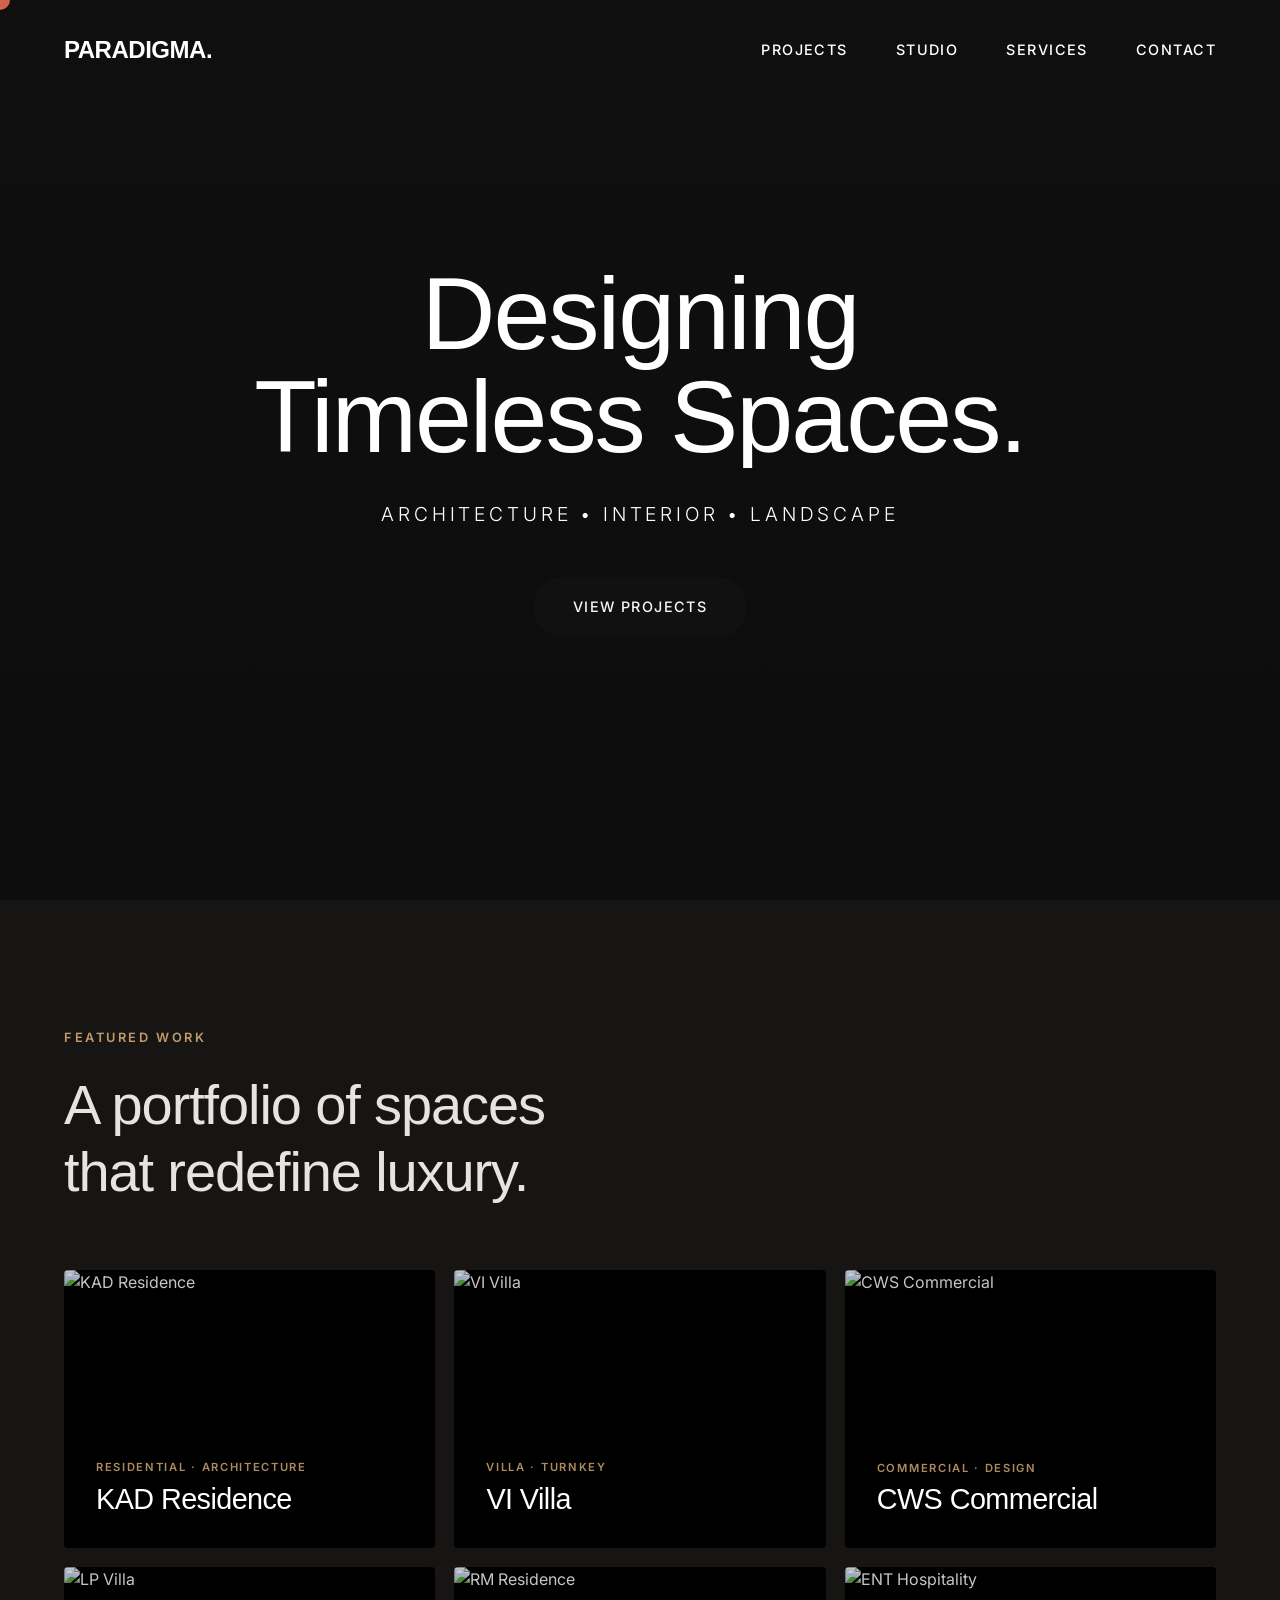
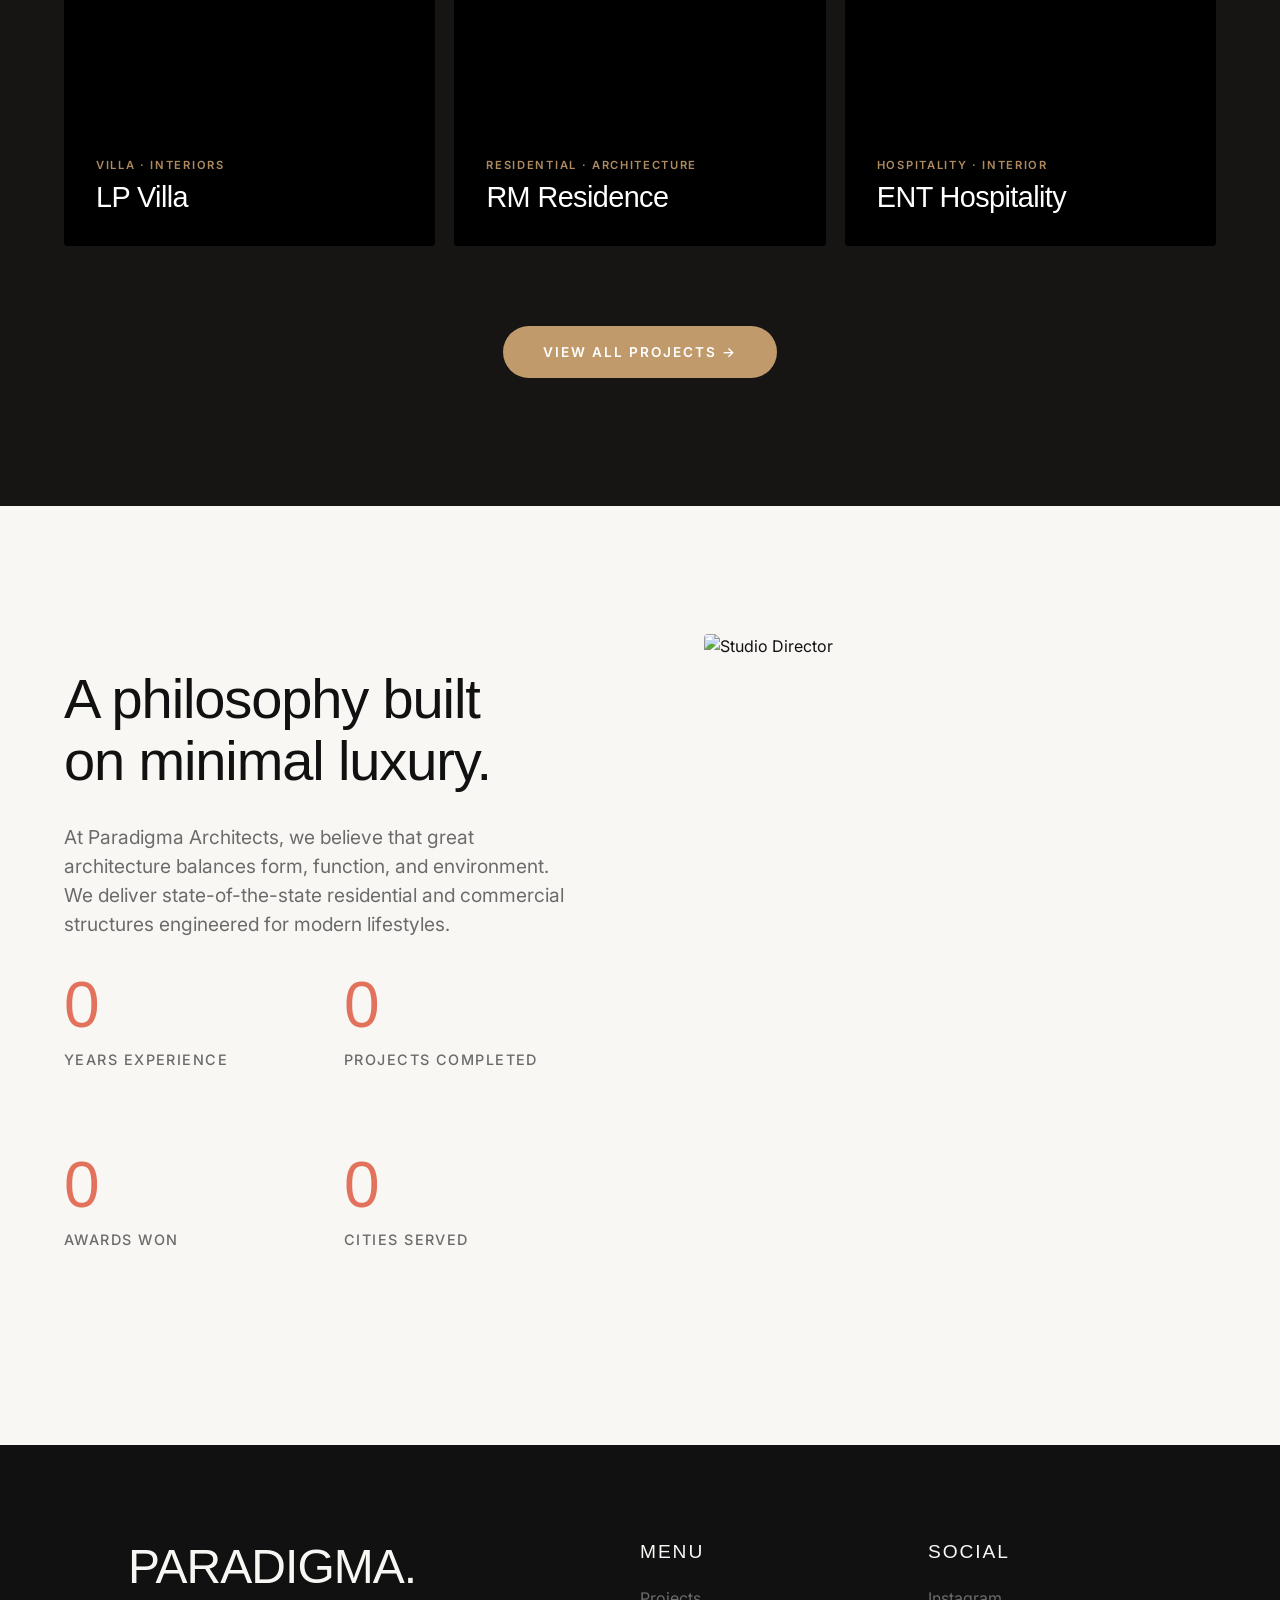
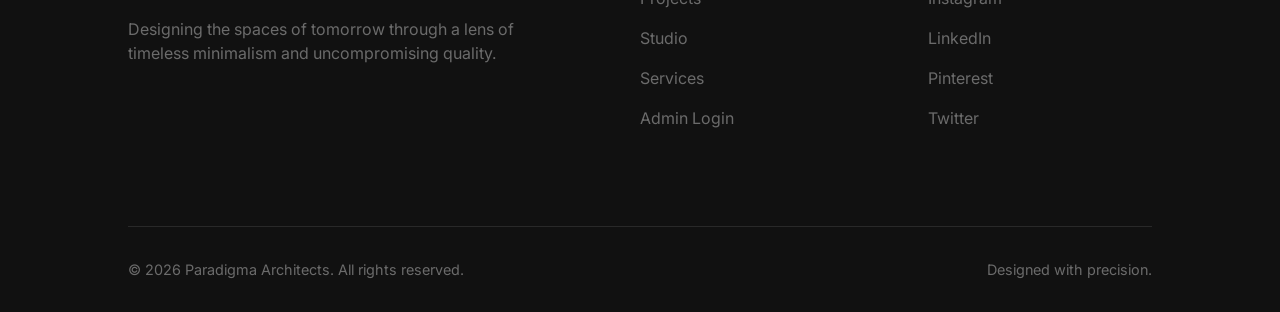
==== index.html @ d7bb558d "Redesign navbar with premium luxury architecture styling" ====
<!DOCTYPE html>
<html lang="en">

<head>
    <meta charset="UTF-8">
    <meta name="viewport" content="width=device-width, initial-scale=1.0">
    <title>Paradigma Architects | Designing Timeless Spaces</title>

    <style>
        /* --- FONTS --- */
        @import url('https://fonts.googleapis.com/css2?family=Inter:wght@300;400;500;600&display=swap');

        /* --- CSS VARIABLES --- */
        :root {
            /* Colors */
            --color-primary: #111111;
            --color-secondary: #6B6B6B;
            --color-light: #F8F7F4;
            --color-white: #FFFFFF;

            /* Accents */
            --color-terracotta: #E2725B;
            --color-warm-stone: #A99E94;
            --color-wood: #C19A6B;

            /* Typography */
            --font-heading: 'Neue Haas Grotesk', 'Helvetica Neue', Helvetica, Arial, sans-serif;
            --font-body: 'Inter', sans-serif;

            /* Transitions */
            --transition-smooth: cubic-bezier(0.76, 0, 0.24, 1);

            /* Layout */
            --container-width: 1400px;
            --padding-x: 5vw;
        }

        /* --- RESET & BASE --- */
        * {
            margin: 0;
            padding: 0;
            box-sizing: border-box;
        }

        html,
        body {
            margin: 0;
            padding: 0;
        }

        body {
            font-family: var(--font-body);
            background-color: var(--color-light);
            color: var(--color-primary);
            line-height: 1.5;
            -webkit-font-smoothing: antialiased;
            -moz-osx-font-smoothing: grayscale;
            /* Hide default cursor for custom cursor */
            cursor: none;
            overflow-x: hidden;
        }

        a,
        button {
            cursor: none;
        }

        h1,
        h2,
        h3,
        h4,
        h5,
        h6 {
            font-family: var(--font-heading);
            font-weight: 500;
            line-height: 1.1;
            letter-spacing: -0.02em;
        }

        img {
            max-width: 100%;
            height: auto;
            display: block;
            /* removes inline-image whitespace gap */
        }

        ul {
            list-style: none;
        }

        a {
            text-decoration: none;
            color: inherit;
        }

        /* --- CUSTOM CURSOR --- */
        .custom-cursor {
            position: fixed;
            top: 0;
            left: 0;
            width: 20px;
            height: 20px;
            border-radius: 50%;
            background-color: var(--color-terracotta);
            pointer-events: none;
            z-index: 9999;
            mix-blend-mode: difference;
            transform: translate(-50%, -50%);
            transition: width 0.3s var(--transition-smooth), height 0.3s var(--transition-smooth), background-color 0.3s ease;
        }

        .custom-cursor.hovered {
            width: 60px;
            height: 60px;
            background-color: rgba(255, 255, 255, 0.8);
            mix-blend-mode: difference;
        }

        /* --- UTILITIES --- */
        .container {
            max-width: var(--container-width);
            margin: 0 auto;
            padding: 0 var(--padding-x);
        }

        .section {
            padding: 10vw 0;
        }

        /* Glass Navigation */
        .navbar {
            position: fixed;
            top: 0;
            left: 0;
            width: 100%;
            padding: 2rem var(--padding-x);
            display: flex;
            justify-content: space-between;
            align-items: center;
            z-index: 9998;
            /* Fully transparent over the hero */
            background: transparent;
            backdrop-filter: none;
            -webkit-backdrop-filter: none;
            border-bottom: 1px solid transparent;
            transition:
                padding 0.5s var(--transition-smooth),
                background 0.6s ease,
                backdrop-filter 0.6s ease,
                border-color 0.6s ease,
                transform 0.4s var(--transition-smooth);
            color: #fff;
        }

        /* Translucent dark glass when scrolled past hero */
        .navbar.scrolled {
            padding: 1.2rem var(--padding-x);
            background: rgba(12, 12, 12, 0.60);
            backdrop-filter: blur(20px);
            -webkit-backdrop-filter: blur(20px);
            border-bottom-color: rgba(255, 255, 255, 0.10);
        }

        /* Hide navbar when scrolling down, reveal when scrolling up.
           Disabled while the mobile menu is open (see .navbar--menu-open). */
        .navbar--hidden {
            transform: translateY(-100%);
        }

        .nav-logo {
            font-family: var(--font-heading);
            font-size: 1.5rem;
            font-weight: 600;
            letter-spacing: -0.02em;
            position: relative;
            z-index: 2;
        }

        .nav-links {
            display: flex;
            gap: 3rem;
        }

        .nav-links a {
            font-size: 0.9rem;
            font-weight: 500;
            text-transform: uppercase;
            letter-spacing: 0.1em;
            position: relative;
            overflow: hidden;
        }

        .nav-links a::after {
            content: '';
            position: absolute;
            bottom: -2px;
            left: 0;
            width: 100%;
            height: 1px;
            background-color: currentColor;
            transform: scaleX(0);
            transform-origin: right;
            transition: transform 0.4s var(--transition-smooth);
        }

        .nav-links a:hover::after {
            transform: scaleX(1);
            transform-origin: left;
        }

        /* Button */
        .btn {
            display: inline-flex;
            align-items: center;
            justify-content: center;
            padding: 1.2rem 2.5rem;
            background-color: var(--color-primary);
            color: var(--color-light);
            font-family: var(--font-body);
            font-size: 0.9rem;
            font-weight: 500;
            text-transform: uppercase;
            letter-spacing: 0.1em;
            border: none;
            border-radius: 50px;
            overflow: hidden;
            position: relative;
            transition: color 0.4s ease;
        }

        .btn::before {
            content: '';
            position: absolute;
            top: 100%;
            left: 0;
            width: 100%;
            height: 100%;
            background-color: var(--color-terracotta);
            border-radius: 50%;
            transition: transform 0.5s var(--transition-smooth);
        }

        .btn:hover::before {
            transform: translateY(-100%) scale(1.5);
            border-radius: 0;
        }

        .btn span {
            position: relative;
            z-index: 1;
        }

        /* --- MOBILE NAV TOGGLE (hamburger) --- */
        .nav-toggle {
            display: none;
            position: relative;
            z-index: 2;
            flex-shrink: 0;
            width: 28px;
            height: 28px;
            margin: 0;
            background: none;
            border: none;
            padding: 0;
            align-self: center;
            flex-direction: column;
            justify-content: center;
            align-items: center;
            gap: 6px;
        }

        .nav-toggle span {
            display: block;
            height: 2px;
            width: 26px;
            background-color: currentColor;
            border-radius: 2px;
            transition: transform 0.4s var(--transition-smooth), opacity 0.3s ease, width 0.3s ease;
        }

        .nav-toggle span:nth-child(2) {
            width: 18px;
            align-self: flex-end;
        }

        /* Hamburger -> X animation when menu is open */
        .navbar--menu-open .nav-toggle span:nth-child(1) {
            transform: translateY(8px) rotate(45deg);
        }

        .navbar--menu-open .nav-toggle span:nth-child(2) {
            opacity: 0;
        }

        .navbar--menu-open .nav-toggle span:nth-child(3) {
            transform: translateY(-8px) rotate(-45deg);
            width: 26px;
        }

        /* Keep navbar visible (not hidden/translated) while menu is open */
        .navbar--menu-open {
            transform: translateY(0) !important;
            background: rgba(12, 12, 12, 0.60);
            backdrop-filter: blur(20px);
            -webkit-backdrop-filter: blur(20px);
        }

        /* --- MOBILE MENU OVERLAY --- */
        .mobile-menu {
            position: fixed;
            inset: 0;
            z-index: 9997;
            background-color: #111111;
            display: flex;
            flex-direction: column;
            justify-content: center;
            padding: 0 8vw;
            visibility: hidden;
            opacity: 0;
            transition: opacity 0.5s ease, visibility 0.5s;
        }

        .mobile-menu.is-open {
            visibility: visible;
            opacity: 1;
        }

        .mobile-menu-links {
            display: flex;
            flex-direction: column;
            gap: 1.5rem;
        }

        .mobile-menu-links a {
            font-family: var(--font-heading);
            font-size: 12vw;
            font-weight: 500;
            color: var(--color-light);
            display: inline-block;
            transform: translateY(30px);
            opacity: 0;
            transition: transform 0.6s var(--transition-smooth), opacity 0.6s ease;
        }

        .mobile-menu.is-open .mobile-menu-links a {
            transform: translateY(0);
            opacity: 1;
        }

        .mobile-menu.is-open .mobile-menu-links a:nth-child(1) { transition-delay: 0.05s; }
        .mobile-menu.is-open .mobile-menu-links a:nth-child(2) { transition-delay: 0.12s; }
        .mobile-menu.is-open .mobile-menu-links a:nth-child(3) { transition-delay: 0.19s; }
        .mobile-menu.is-open .mobile-menu-links a:nth-child(4) { transition-delay: 0.26s; }

        .mobile-menu-footer {
            position: absolute;
            bottom: 3rem;
            left: 8vw;
            right: 8vw;
            display: flex;
            justify-content: space-between;
            color: var(--color-secondary);
            font-size: 0.75rem;
            text-transform: uppercase;
            letter-spacing: 0.1em;
        }

        /* Smooth Scroll (Lenis fixes) */
        html.lenis {
            height: auto;
        }

        .lenis.lenis-smooth {
            scroll-behavior: auto !important;
        }

        .lenis.lenis-smooth [data-lenis-prevent] {
            overscroll-behavior: contain;
        }

        .lenis.lenis-stopped {
            overflow: hidden;
        }

        .lenis.lenis-scrolling iframe {
            pointer-events: none;
        }

        /* --- HERO SECTION --- */
        .hero {
            position: relative;
            min-height: 100vh;
            width: 100%;
            display: flex;
            align-items: center;
            justify-content: center;
            margin: 0;
            padding: 0;
            background-color: #111111;
            background-image:
                linear-gradient(to bottom, rgba(10, 10, 10, 0.25) 0%, rgba(10, 10, 10, 0.65) 100%),
                url('https://images.unsplash.com/photo-1600585154340-be6161a56a0c?auto=format&fit=crop&w=1920&q=80');
            background-size: cover;
            background-position: center center;
            background-repeat: no-repeat;
            background-attachment: fixed;
        }

        .hero-content {
            text-align: center;
            color: var(--color-white);
            z-index: 10;
            padding: 0 var(--padding-x);
        }

        .hero-title {
            font-size: 8vw;
            line-height: 1;
            overflow: hidden;
            margin-bottom: 2rem;
        }

        .hero-title span {
            display: inline-block;
        }

        .hero-sub {
            font-size: 1.2rem;
            font-weight: 300;
            letter-spacing: 0.2em;
            text-transform: uppercase;
            margin-bottom: 3rem;
        }

        /* --- PROJECTS SECTION --- */
        .projects-section {
            background-color: #171513;
            /* Very dark warm gray to match screenshot */
            color: var(--color-light);
        }

        .projects-header {
            margin-bottom: 4rem;
        }

        .section-subtitle {
            font-size: 0.8rem;
            color: var(--color-wood);
            /* Gold/Mustard color from screenshot */
            text-transform: uppercase;
            letter-spacing: 0.2em;
            font-weight: 600;
            margin-bottom: 1.5rem;
        }

        .section-title {
            font-size: 3.5rem;
            line-height: 1.2;
            font-family: var(--font-heading);
            font-weight: 400;
            color: #e6e4df;
            /* Off white cream */
        }

        .projects-grid {
            display: grid;
            grid-template-columns: repeat(3, 1fr);
            gap: 1.5vw;
            margin-bottom: 5rem;
        }

        .project-card {
            position: relative;
            overflow: hidden;
            border-radius: 4px;
            aspect-ratio: 4/3;
            background: #000;
        }

        .project-card img {
            width: 100%;
            height: 100%;
            object-fit: cover;
            transition: transform 1.2s var(--transition-smooth);
            opacity: 0.8;
        }

        .project-overlay {
            position: absolute;
            top: 0;
            left: 0;
            width: 100%;
            height: 100%;
            background: linear-gradient(to top, rgba(0, 0, 0, 0.8) 0%, rgba(0, 0, 0, 0) 50%);
            display: flex;
            flex-direction: column;
            justify-content: flex-end;
            padding: 2rem;
        }

        .project-card:hover img {
            transform: scale(1.05);
            opacity: 1;
        }

        .project-category {
            font-size: 0.7rem;
            color: var(--color-wood);
            text-transform: uppercase;
            letter-spacing: 0.15em;
            font-weight: 600;
            margin-bottom: 0.5rem;
            opacity: 0.9;
        }

        .project-title {
            font-size: 1.8rem;
            font-weight: 400;
            color: #fff;
            font-family: var(--font-heading);
        }

        .projects-action {
            display: flex;
            justify-content: center;
        }

        .btn-primary {
            display: inline-block;
            background-color: var(--color-wood);
            color: #fff;
            padding: 1rem 2.5rem;
            border-radius: 50px;
            font-size: 0.85rem;
            text-transform: uppercase;
            letter-spacing: 0.15em;
            font-weight: 600;
            transition: background-color 0.3s ease;
        }

        .btn-primary:hover {
            background-color: #b0895c;
        }

        /* --- ABOUT / STATS --- */
        .about-section {
            background-color: var(--color-light);
            color: var(--color-primary);
        }

        .about-grid {
            display: grid;
            grid-template-columns: 1fr 1fr;
            gap: 10vw;
            align-items: center;
        }

        .about-text h2 {
            font-size: 3.5rem;
            margin-bottom: 2rem;
        }

        .about-text p {
            font-size: 1.2rem;
            color: var(--color-secondary);
            margin-bottom: 2rem;
        }

        .stats-grid {
            display: grid;
            grid-template-columns: 1fr 1fr;
            gap: 3rem;
        }

        .stat-item h4 {
            font-size: 4rem;
            color: var(--color-terracotta);
            margin-bottom: 0.5rem;
        }

        .stat-item p {
            text-transform: uppercase;
            letter-spacing: 0.1em;
            font-size: 0.9rem;
            font-weight: 500;
        }

        .about-image {
            position: relative;
            border-radius: 4px;
            overflow: hidden;
            aspect-ratio: 3/4;
        }

        /* --- FOOTER --- */
        footer {
            background-color: var(--color-primary);
            color: var(--color-light);
            padding: 6rem var(--padding-x) 2rem;
        }

        .footer-top {
            display: grid;
            grid-template-columns: 2fr 1fr 1fr;
            gap: 4rem;
            margin-bottom: 6rem;
        }

        .footer-brand h2 {
            font-size: 3rem;
            margin-bottom: 1.5rem;
        }

        .footer-brand p {
            color: var(--color-secondary);
            max-width: 400px;
        }

        .footer-links h4 {
            font-size: 1.2rem;
            margin-bottom: 1.5rem;
            text-transform: uppercase;
            letter-spacing: 0.1em;
        }

        .footer-links ul {
            display: flex;
            flex-direction: column;
            gap: 1rem;
        }

        .footer-links a {
            color: var(--color-secondary);
            transition: color 0.3s ease;
        }

        .footer-links a:hover {
            color: var(--color-terracotta);
        }

        .footer-bottom {
            display: flex;
            justify-content: space-between;
            align-items: center;
            padding-top: 2rem;
            border-top: 1px solid rgba(255, 255, 255, 0.1);
            color: var(--color-secondary);
            font-size: 0.9rem;
        }

        /* --- MEDIA QUERIES --- */
        @media (max-width: 1024px) {
            :root {
                --padding-x: 6vw;
            }

            .projects-grid {
                grid-template-columns: repeat(2, 1fr);
                gap: 3vw;
            }

            .about-grid {
                grid-template-columns: 1fr;
                gap: 5rem;
            }

            .footer-top {
                grid-template-columns: 1fr 1fr;
            }

            .section-title {
                font-size: 3rem;
            }
        }

        @media (max-width: 768px) {

            /* Hide custom cursor on mobile to fallback to default touch */
            .custom-cursor {
                display: none !important;
            }

            body {
                cursor: auto;
            }

            a,
            button {
                cursor: pointer;
            }

            .navbar {
                padding: 1.1rem 6vw;
                align-items: center;
            }

            /* Swap the inline desktop links for the hamburger trigger */
            .nav-links {
                display: none;
            }

            .nav-toggle {
                display: flex;
            }

            .nav-logo {
                font-size: 1.2rem;
            }

            .section {
                padding: 20vw 0;
            }

            .hero-title {
                font-size: 15vw;
            }

            .hero-sub {
                font-size: 0.9rem;
                letter-spacing: 0.1em;
            }

            .projects-grid {
                grid-template-columns: 1fr;
                gap: 2rem;
            }

            .project-card {
                aspect-ratio: auto;
                min-height: 400px;
            }

            .stats-grid {
                grid-template-columns: 1fr;
                gap: 2rem;
                text-align: center;
            }

            .footer-top {
                grid-template-columns: 1fr;
                gap: 3rem;
                text-align: center;
            }

            .footer-bottom {
                flex-direction: column;
                gap: 1rem;
                text-align: center;
            }

            .section-title {
                font-size: 2.5rem;
            }

            .btn-primary {
                width: 100%;
                text-align: center;
            }

            .project-overlay {
                padding: 1.5rem;
            }

            .project-title {
                font-size: 1.5rem;
            }

            .mobile-menu-links a {
                font-size: 13vw;
            }
        }

        @media (max-width: 420px) {
            .mobile-menu-links a {
                font-size: 11vw;
            }

            .mobile-menu-footer {
                flex-direction: column;
                gap: 0.5rem;
                bottom: 2rem;
            }
        }
    </style>
</head>

<body>

    <!-- Custom Cursor -->
    <div class="custom-cursor"></div>


    <!-- Navigation -->
    <nav class="navbar">
        <a href="#" class="nav-logo">PARADIGMA.</a>
        <div class="nav-links">
            <a href="#projects">Projects</a>
            <a href="#about">Studio</a>
            <a href="#services">Services</a>
            <a href="#contact">Contact</a>
        </div>
        <button class="nav-toggle" aria-label="Toggle menu" aria-expanded="false" aria-controls="mobile-menu">
            <span></span>
            <span></span>
            <span></span>
        </button>
    </nav>

    <!-- Mobile Menu Overlay -->
    <div class="mobile-menu" id="mobile-menu">
        <nav class="mobile-menu-links">
            <a href="#projects">Projects</a>
            <a href="#about">Studio</a>
            <a href="#services">Services</a>
            <a href="#contact">Contact</a>
        </nav>
        <div class="mobile-menu-footer">
            <span>&copy; 2026 Paradigma</span>
            <span>Chennai, India</span>
        </div>
    </div>

    <!-- Hero Section -->
    <header class="hero">
        <div class="hero-content">
            <h1 class="hero-title">
                <span>Designing</span><br>
                <span>Timeless Spaces.</span>
            </h1>
            <p class="hero-sub">Architecture • Interior • Landscape</p>
            <a href="#projects" class="btn"><span>View Projects</span></a>
        </div>
    </header>

    <!-- Projects Section -->
    <section id="projects" class="section projects-section">
        <div class="container">
            <div class="projects-header">
                <p class="section-subtitle">FEATURED WORK</p>
                <h2 class="section-title">A portfolio of spaces<br>that redefine luxury.</h2>
            </div>

            <div class="projects-grid">
                <div class="project-card">
                    <img src="https://images.unsplash.com/photo-1600596542815-ffad4c1539a9?auto=format&fit=crop&w=800&q=80"
                        alt="KAD Residence">
                    <div class="project-overlay">
                        <p class="project-category">RESIDENTIAL · ARCHITECTURE</p>
                        <h3 class="project-title">KAD Residence</h3>
                    </div>
                </div>
                <div class="project-card">
                    <img src="https://images.unsplash.com/photo-1600607687939-ce8a6c25118c?auto=format&fit=crop&w=800&q=80"
                        alt="VI Villa">
                    <div class="project-overlay">
                        <p class="project-category">VILLA · TURNKEY</p>
                        <h3 class="project-title">VI Villa</h3>
                    </div>
                </div>
                <div class="project-card">
                    <img src="https://images.unsplash.com/photo-1486406146926-c627a92ad1ab?auto=format&fit=crop&w=800&q=80"
                        alt="CWS Commercial">
                    <div class="project-overlay">
                        <p class="project-category">COMMERCIAL · DESIGN</p>
                        <h3 class="project-title">CWS Commercial</h3>
                    </div>
                </div>
                <div class="project-card">
                    <img src="https://images.unsplash.com/photo-1512917774080-9991f1c4c750?auto=format&fit=crop&w=800&q=80"
                        alt="LP Villa">
                    <div class="project-overlay">
                        <p class="project-category">VILLA · INTERIORS</p>
                        <h3 class="project-title">LP Villa</h3>
                    </div>
                </div>
                <div class="project-card">
                    <img src="https://images.unsplash.com/photo-1545324418-cc1a3fa10c00?auto=format&fit=crop&w=800&q=80"
                        alt="RM Residence">
                    <div class="project-overlay">
                        <p class="project-category">RESIDENTIAL · ARCHITECTURE</p>
                        <h3 class="project-title">RM Residence</h3>
                    </div>
                </div>
                <div class="project-card">
                    <img src="https://images.unsplash.com/photo-1523217582562-09d0def993a6?auto=format&fit=crop&w=800&q=80"
                        alt="ENT Hospitality">
                    <div class="project-overlay">
                        <p class="project-category">HOSPITALITY · INTERIOR</p>
                        <h3 class="project-title">ENT Hospitality</h3>
                    </div>
                </div>
            </div>

            <div class="projects-action">
                <a href="#" class="btn-primary">VIEW ALL PROJECTS &rarr;</a>
            </div>
        </div>
    </section>

    <!-- About Section -->
    <section id="about" class="section about-section">
        <div class="container about-grid">
            <div class="about-text">
                <h2>A philosophy built<br>on minimal luxury.</h2>
                <p>At Paradigma Architects, we believe that great architecture balances form, function, and environment.
                    We deliver state-of-the-state residential and commercial structures engineered for modern
                    lifestyles.</p>
                <div class="stats-grid">
                    <div class="stat-item">
                        <h4 class="counter" data-target="15">0</h4>
                        <p>Years Experience</p>
                    </div>
                    <div class="stat-item">
                        <h4 class="counter" data-target="120">0</h4>
                        <p>Projects Completed</p>
                    </div>
                    <div class="stat-item">
                        <h4 class="counter" data-target="25">0</h4>
                        <p>Awards Won</p>
                    </div>
                    <div class="stat-item">
                        <h4 class="counter" data-target="8">0</h4>
                        <p>Cities Served</p>
                    </div>
                </div>
            </div>
            <div class="about-image">
                <img src="https://images.unsplash.com/photo-1600607686527-6fb886090705?auto=format&fit=crop&w=800&q=80"
                    alt="Studio Director">
            </div>
        </div>
    </section>

    <!-- Footer -->
    <footer>
        <div class="container">
            <div class="footer-top">
                <div class="footer-brand">
                    <h2>PARADIGMA.</h2>
                    <p>Designing the spaces of tomorrow through a lens of timeless minimalism and uncompromising
                        quality.</p>
                </div>
                <div class="footer-links">
                    <h4>Menu</h4>
                    <ul>
                        <li><a href="#projects">Projects</a></li>
                        <li><a href="#about">Studio</a></li>
                        <li><a href="#services">Services</a></li>
                        <li><a href="pages/dashboard.html">Admin Login</a></li>
                    </ul>
                </div>
                <div class="footer-links">
                    <h4>Social</h4>
                    <ul>
                        <li><a href="#">Instagram</a></li>
                        <li><a href="#">LinkedIn</a></li>
                        <li><a href="#">Pinterest</a></li>
                        <li><a href="#">Twitter</a></li>
                    </ul>
                </div>
            </div>
            <div class="footer-bottom">
                <p>&copy; 2026 Paradigma Architects. All rights reserved.</p>
                <p>Designed with precision.</p>
            </div>
        </div>
    </footer>

    <!-- Scripts -->
    <script src="https://cdnjs.cloudflare.com/ajax/libs/gsap/3.12.2/gsap.min.js"></script>
    <script src="https://cdnjs.cloudflare.com/ajax/libs/gsap/3.12.2/ScrollTrigger.min.js"></script>
    <script src="https://cdn.jsdelivr.net/gh/studio-freight/lenis@1.0.29/bundled/lenis.min.js"></script>

    <script>
        // Register GSAP plugins
        gsap.registerPlugin(ScrollTrigger);

        // Initialize Lenis Smooth Scroll
        const lenis = new Lenis({
            duration: 1.2,
            easing: (t) => Math.min(1, 1.001 - Math.pow(2, -10 * t)),
            direction: 'vertical',
            gestureDirection: 'vertical',
            smooth: true,
            mouseMultiplier: 1,
            smoothTouch: false,
            touchMultiplier: 2,
            infinite: false,
        });

        function raf(time) {
            lenis.raf(time);
            requestAnimationFrame(raf);
        }
        requestAnimationFrame(raf);

        // Custom Cursor
        const cursor = document.querySelector('.custom-cursor');
        const links = document.querySelectorAll('a, button');

        document.addEventListener('mousemove', (e) => {
            gsap.to(cursor, {
                x: e.clientX,
                y: e.clientY,
                duration: 0.1,
                ease: "power2.out"
            });
        });

        links.forEach(link => {
            link.addEventListener('mouseenter', () => {
                cursor.classList.add('hovered');
            });
            link.addEventListener('mouseleave', () => {
                cursor.classList.remove('hovered');
            });
        });

        // Entry Animation (Hero Section)
        window.addEventListener('load', () => {
            const tl = gsap.timeline();

            tl.from('.hero-title span', {
                y: '100%',
                duration: 1.5,
                ease: 'power4.out',
                stagger: 0.1,
                opacity: 0
            })
            .from('.hero-sub', {
                opacity: 0,
                y: 20,
                duration: 1
            }, "-=1")
            // Navbar stays visible and just slides down slightly, so
            // there's never a moment where it disappears entirely.
            .from('.navbar', {
                y: -20,
                duration: 0.8
            }, "-=1");
        });

        // Navbar Scroll Effect (background/blur toggle + hide-on-scroll-down)
        let lastScrollY = window.scrollY;
        const navbarEl = document.querySelector('.navbar');

        window.addEventListener('scroll', () => {
            const currentScrollY = window.scrollY;

            // Don't fight the mobile menu's own state while it's open
            if (navbarEl.classList.contains('navbar--menu-open')) return;

            if (currentScrollY > 50) {
                navbarEl.classList.add('scrolled');
            } else {
                navbarEl.classList.remove('scrolled');
            }

            if (currentScrollY > lastScrollY && currentScrollY > 200) {
                navbarEl.classList.add('navbar--hidden');
            } else {
                navbarEl.classList.remove('navbar--hidden');
            }

            lastScrollY = currentScrollY;
        });

        // Mobile Menu Toggle
        const navToggle = document.querySelector('.nav-toggle');
        const mobileMenu = document.getElementById('mobile-menu');
        const mobileMenuLinks = document.querySelectorAll('.mobile-menu-links a');

        function openMobileMenu() {
            mobileMenu.classList.add('is-open');
            navbarEl.classList.add('navbar--menu-open');
            navbarEl.classList.remove('navbar--hidden');
            navToggle.setAttribute('aria-expanded', 'true');
            lenis.stop();
            document.body.style.overflow = 'hidden';
        }

        function closeMobileMenu() {
            mobileMenu.classList.remove('is-open');
            navbarEl.classList.remove('navbar--menu-open');
            navToggle.setAttribute('aria-expanded', 'false');
            lenis.start();
            document.body.style.overflow = '';
        }

        navToggle.addEventListener('click', () => {
            const isOpen = mobileMenu.classList.contains('is-open');
            isOpen ? closeMobileMenu() : openMobileMenu();
        });

        mobileMenuLinks.forEach(link => {
            link.addEventListener('click', closeMobileMenu);
        });

        // Close mobile menu if resized back to desktop width
        window.addEventListener('resize', () => {
            if (window.innerWidth > 768 && mobileMenu.classList.contains('is-open')) {
                closeMobileMenu();
            }
        });

        // Number counter animation in About section
        gsap.utils.toArray('.stat-item').forEach(item => {
            let counter = item.querySelector('.counter');
            let target = parseInt(counter.getAttribute('data-target'));

            ScrollTrigger.create({
                trigger: item,
                start: "top 80%",
                onEnter: () => {
                    let obj = { val: 0 };
                    gsap.to(obj, {
                        val: target,
                        duration: 2,
                        ease: "power2.out",
                        onUpdate: () => {
                            counter.innerHTML = Math.floor(obj.val) + (target > 100 ? "+" : "");
                        }
                    });
                },
                once: true
            });
        });

        // Project filtering mock
        document.querySelectorAll('.filter-btn').forEach(btn => {
            btn.addEventListener('click', () => {
                document.querySelectorAll('.filter-btn').forEach(b => b.classList.remove('active'));
                btn.classList.add('active');

                let filter = btn.getAttribute('data-filter');
                let cards = document.querySelectorAll('.project-card');

                gsap.to(cards, {
                    opacity: 0,
                    scale: 0.9,
                    duration: 0.3,
                    stagger: 0.05,
                    onComplete: () => {
                        cards.forEach(card => {
                            if (filter === 'all' || card.classList.contains(filter)) {
                                card.style.display = 'block';
                            } else {
                                card.style.display = 'none';
                            }
                        });
                        gsap.to(cards, {
                            opacity: 1,
                            scale: 1,
                            duration: 0.3,
                            stagger: 0.05,
                            clearProps: "all"
                        });
                    }
                });
            });
        });
    </script>
</body>

</html>
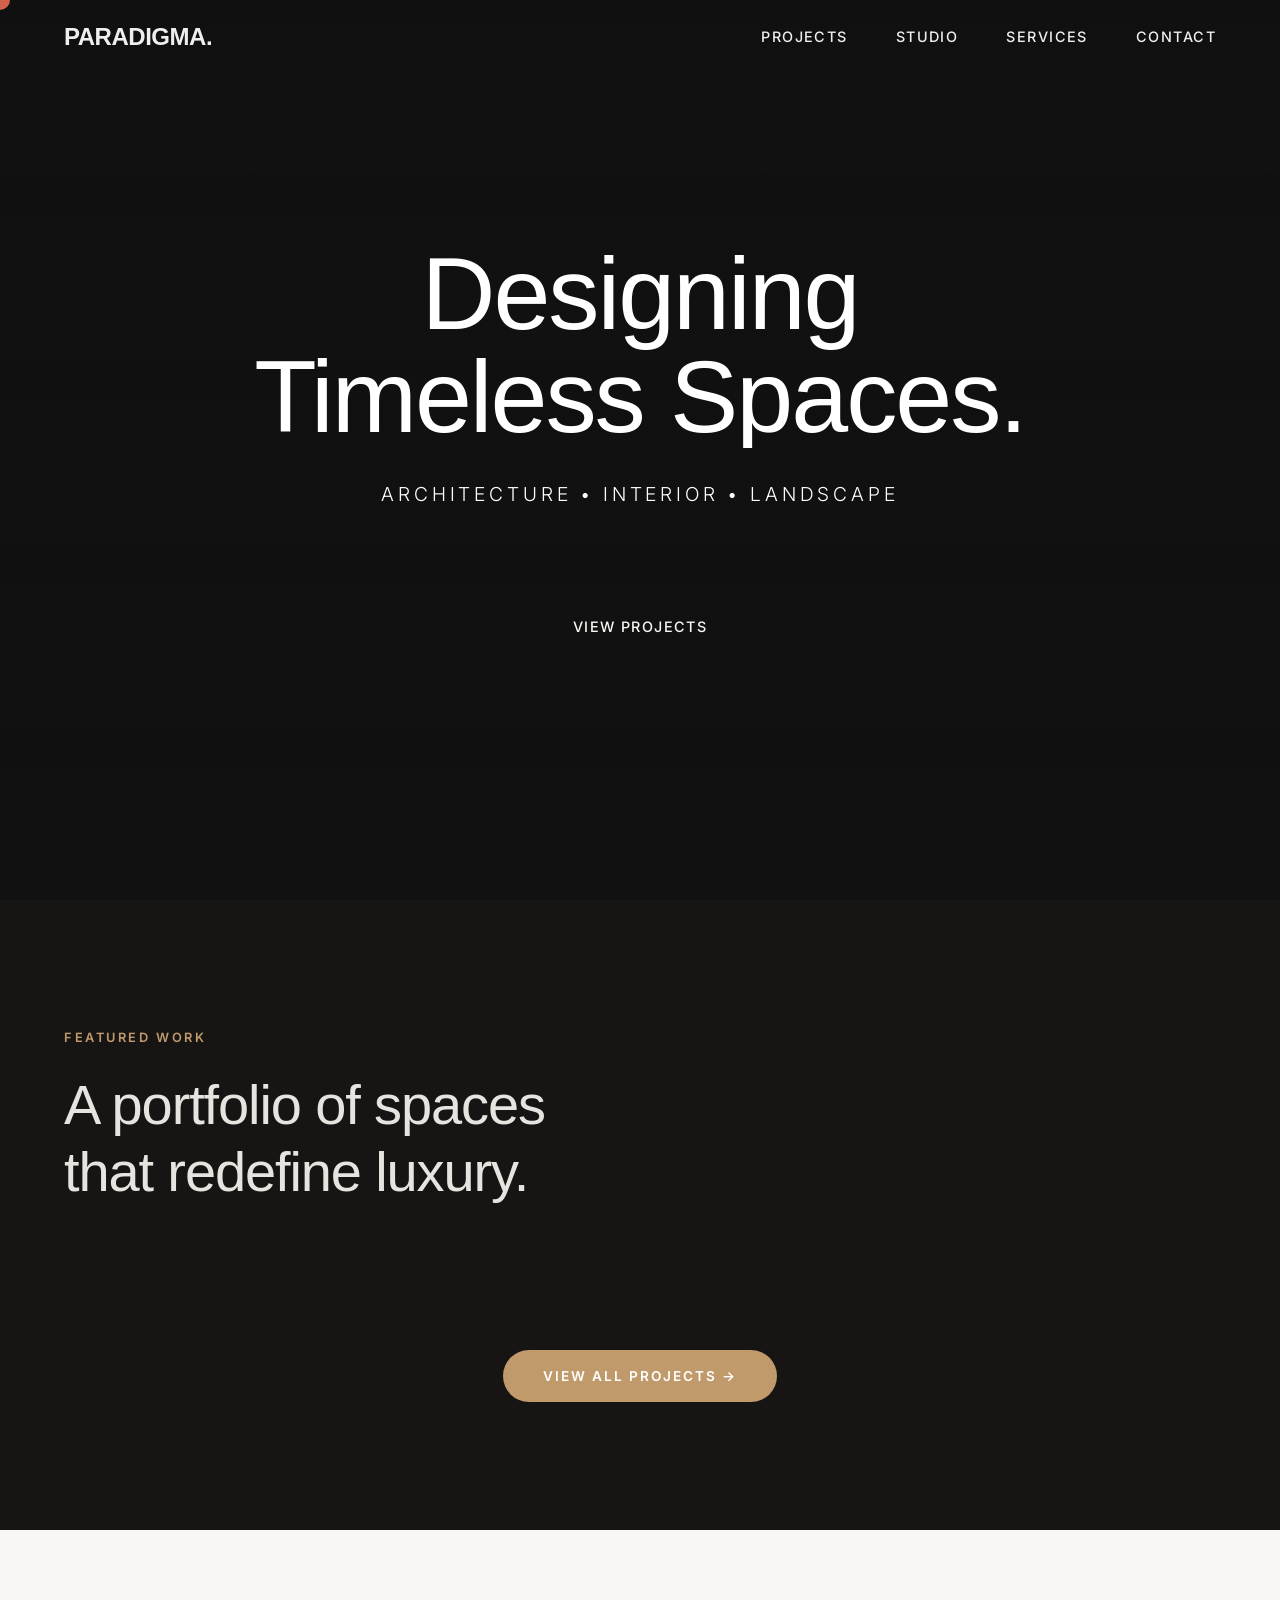
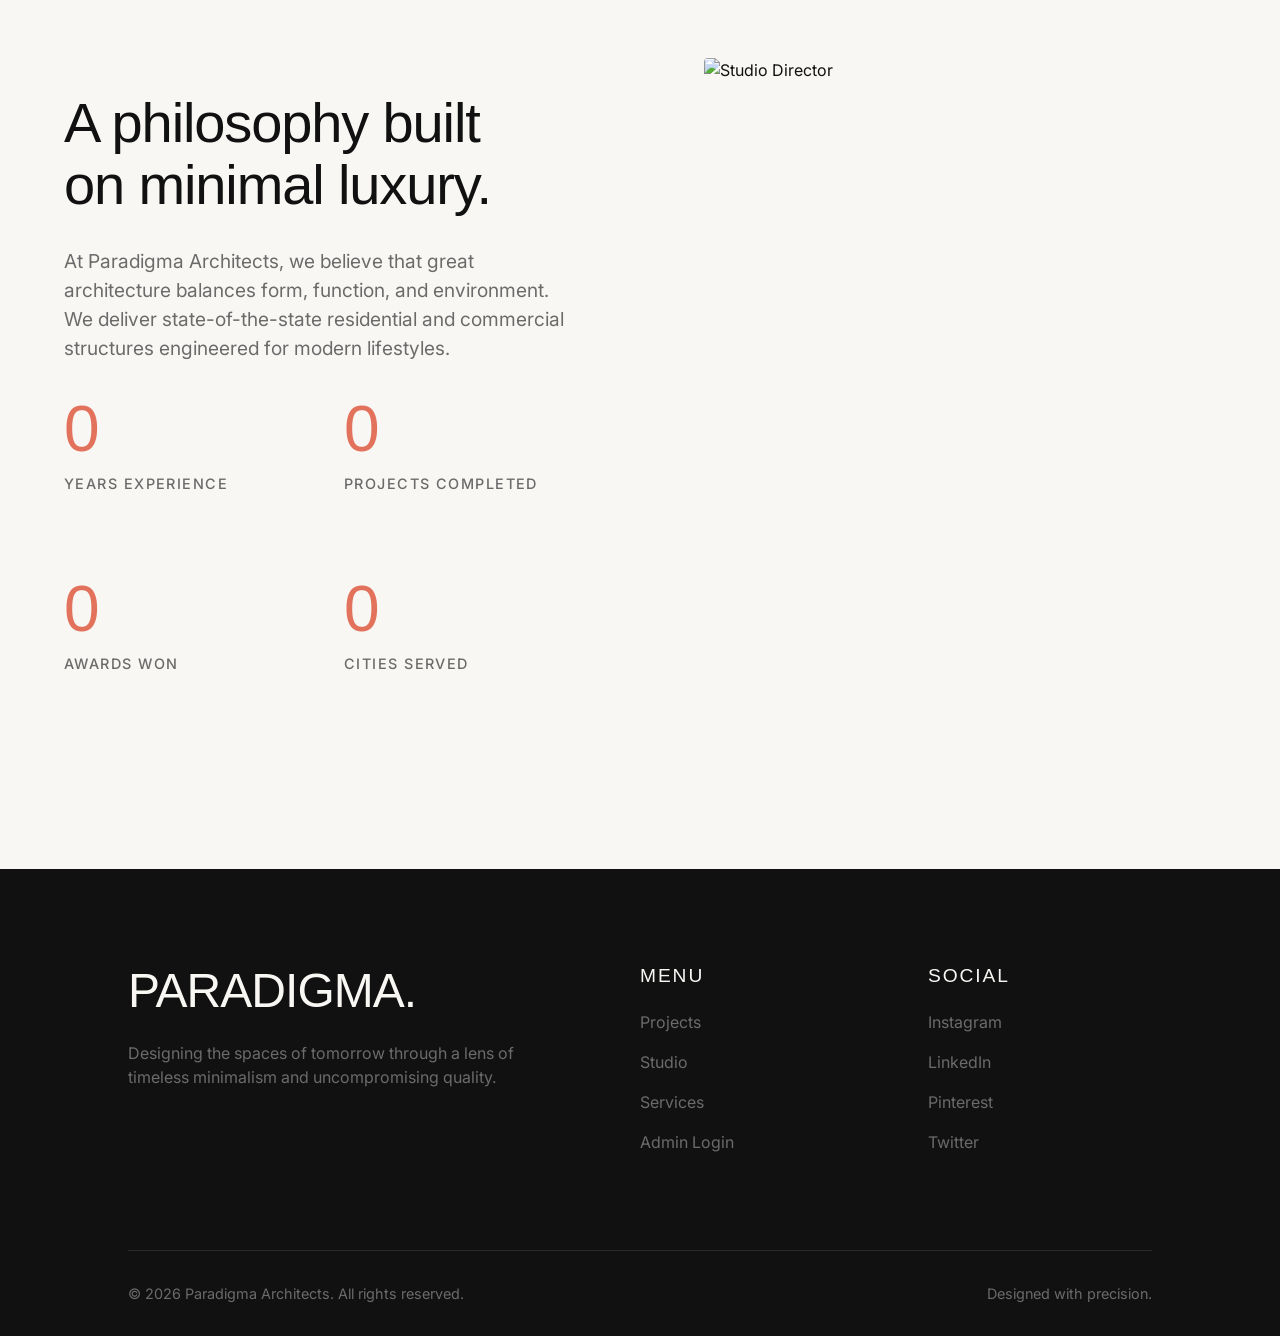
==== commit 2c231d8d: "Integrated Supabase for dynamic projects and settings" ====
--- a/index.html
+++ b/index.html
@@ -5,786 +5,17 @@
     <meta charset="UTF-8">
     <meta name="viewport" content="width=device-width, initial-scale=1.0">
     <title>Paradigma Architects | Designing Timeless Spaces</title>
-
-    <style>
-        /* --- FONTS --- */
-        @import url('https://fonts.googleapis.com/css2?family=Inter:wght@300;400;500;600&display=swap');
-
-        /* --- CSS VARIABLES --- */
-        :root {
-            /* Colors */
-            --color-primary: #111111;
-            --color-secondary: #6B6B6B;
-            --color-light: #F8F7F4;
-            --color-white: #FFFFFF;
-
-            /* Accents */
-            --color-terracotta: #E2725B;
-            --color-warm-stone: #A99E94;
-            --color-wood: #C19A6B;
-
-            /* Typography */
-            --font-heading: 'Neue Haas Grotesk', 'Helvetica Neue', Helvetica, Arial, sans-serif;
-            --font-body: 'Inter', sans-serif;
-
-            /* Transitions */
-            --transition-smooth: cubic-bezier(0.76, 0, 0.24, 1);
-
-            /* Layout */
-            --container-width: 1400px;
-            --padding-x: 5vw;
-        }
-
-        /* --- RESET & BASE --- */
-        * {
-            margin: 0;
-            padding: 0;
-            box-sizing: border-box;
-        }
-
-        html,
-        body {
-            margin: 0;
-            padding: 0;
-        }
-
-        body {
-            font-family: var(--font-body);
-            background-color: var(--color-light);
-            color: var(--color-primary);
-            line-height: 1.5;
-            -webkit-font-smoothing: antialiased;
-            -moz-osx-font-smoothing: grayscale;
-            /* Hide default cursor for custom cursor */
-            cursor: none;
-            overflow-x: hidden;
-        }
-
-        a,
-        button {
-            cursor: none;
-        }
-
-        h1,
-        h2,
-        h3,
-        h4,
-        h5,
-        h6 {
-            font-family: var(--font-heading);
-            font-weight: 500;
-            line-height: 1.1;
-            letter-spacing: -0.02em;
-        }
-
-        img {
-            max-width: 100%;
-            height: auto;
-            display: block;
-            /* removes inline-image whitespace gap */
-        }
-
-        ul {
-            list-style: none;
-        }
-
-        a {
-            text-decoration: none;
-            color: inherit;
-        }
-
-        /* --- CUSTOM CURSOR --- */
-        .custom-cursor {
-            position: fixed;
-            top: 0;
-            left: 0;
-            width: 20px;
-            height: 20px;
-            border-radius: 50%;
-            background-color: var(--color-terracotta);
-            pointer-events: none;
-            z-index: 9999;
-            mix-blend-mode: difference;
-            transform: translate(-50%, -50%);
-            transition: width 0.3s var(--transition-smooth), height 0.3s var(--transition-smooth), background-color 0.3s ease;
-        }
-
-        .custom-cursor.hovered {
-            width: 60px;
-            height: 60px;
-            background-color: rgba(255, 255, 255, 0.8);
-            mix-blend-mode: difference;
-        }
-
-        /* --- UTILITIES --- */
-        .container {
-            max-width: var(--container-width);
-            margin: 0 auto;
-            padding: 0 var(--padding-x);
-        }
-
-        .section {
-            padding: 10vw 0;
-        }
-
-        /* Glass Navigation */
-        .navbar {
-            position: fixed;
-            top: 0;
-            left: 0;
-            width: 100%;
-            padding: 2rem var(--padding-x);
-            display: flex;
-            justify-content: space-between;
-            align-items: center;
-            z-index: 9998;
-            /* Fully transparent over the hero */
-            background: transparent;
-            backdrop-filter: none;
-            -webkit-backdrop-filter: none;
-            border-bottom: 1px solid transparent;
-            transition:
-                padding 0.5s var(--transition-smooth),
-                background 0.6s ease,
-                backdrop-filter 0.6s ease,
-                border-color 0.6s ease,
-                transform 0.4s var(--transition-smooth);
-            color: #fff;
-        }
-
-        /* Translucent dark glass when scrolled past hero */
-        .navbar.scrolled {
-            padding: 1.2rem var(--padding-x);
-            background: rgba(12, 12, 12, 0.60);
-            backdrop-filter: blur(20px);
-            -webkit-backdrop-filter: blur(20px);
-            border-bottom-color: rgba(255, 255, 255, 0.10);
-        }
-
-        /* Hide navbar when scrolling down, reveal when scrolling up.
-           Disabled while the mobile menu is open (see .navbar--menu-open). */
-        .navbar--hidden {
-            transform: translateY(-100%);
-        }
-
-        .nav-logo {
-            font-family: var(--font-heading);
-            font-size: 1.5rem;
-            font-weight: 600;
-            letter-spacing: -0.02em;
-            position: relative;
-            z-index: 2;
-        }
-
-        .nav-links {
-            display: flex;
-            gap: 3rem;
-        }
-
-        .nav-links a {
-            font-size: 0.9rem;
-            font-weight: 500;
-            text-transform: uppercase;
-            letter-spacing: 0.1em;
-            position: relative;
-            overflow: hidden;
-        }
-
-        .nav-links a::after {
-            content: '';
-            position: absolute;
-            bottom: -2px;
-            left: 0;
-            width: 100%;
-            height: 1px;
-            background-color: currentColor;
-            transform: scaleX(0);
-            transform-origin: right;
-            transition: transform 0.4s var(--transition-smooth);
-        }
-
-        .nav-links a:hover::after {
-            transform: scaleX(1);
-            transform-origin: left;
-        }
-
-        /* Button */
-        .btn {
-            display: inline-flex;
-            align-items: center;
-            justify-content: center;
-            padding: 1.2rem 2.5rem;
-            background-color: var(--color-primary);
-            color: var(--color-light);
-            font-family: var(--font-body);
-            font-size: 0.9rem;
-            font-weight: 500;
-            text-transform: uppercase;
-            letter-spacing: 0.1em;
-            border: none;
-            border-radius: 50px;
-            overflow: hidden;
-            position: relative;
-            transition: color 0.4s ease;
-        }
-
-        .btn::before {
-            content: '';
-            position: absolute;
-            top: 100%;
-            left: 0;
-            width: 100%;
-            height: 100%;
-            background-color: var(--color-terracotta);
-            border-radius: 50%;
-            transition: transform 0.5s var(--transition-smooth);
-        }
-
-        .btn:hover::before {
-            transform: translateY(-100%) scale(1.5);
-            border-radius: 0;
-        }
-
-        .btn span {
-            position: relative;
-            z-index: 1;
-        }
-
-        /* --- MOBILE NAV TOGGLE (hamburger) --- */
-        .nav-toggle {
-            display: none;
-            position: relative;
-            z-index: 2;
-            flex-shrink: 0;
-            width: 28px;
-            height: 28px;
-            margin: 0;
-            background: none;
-            border: none;
-            padding: 0;
-            align-self: center;
-            flex-direction: column;
-            justify-content: center;
-            align-items: center;
-            gap: 6px;
-        }
-
-        .nav-toggle span {
-            display: block;
-            height: 2px;
-            width: 26px;
-            background-color: currentColor;
-            border-radius: 2px;
-            transition: transform 0.4s var(--transition-smooth), opacity 0.3s ease, width 0.3s ease;
-        }
-
-        .nav-toggle span:nth-child(2) {
-            width: 18px;
-            align-self: flex-end;
-        }
-
-        /* Hamburger -> X animation when menu is open */
-        .navbar--menu-open .nav-toggle span:nth-child(1) {
-            transform: translateY(8px) rotate(45deg);
-        }
-
-        .navbar--menu-open .nav-toggle span:nth-child(2) {
-            opacity: 0;
-        }
-
-        .navbar--menu-open .nav-toggle span:nth-child(3) {
-            transform: translateY(-8px) rotate(-45deg);
-            width: 26px;
-        }
-
-        /* Keep navbar visible (not hidden/translated) while menu is open */
-        .navbar--menu-open {
-            transform: translateY(0) !important;
-            background: rgba(12, 12, 12, 0.60);
-            backdrop-filter: blur(20px);
-            -webkit-backdrop-filter: blur(20px);
-        }
-
-        /* --- MOBILE MENU OVERLAY --- */
-        .mobile-menu {
-            position: fixed;
-            inset: 0;
-            z-index: 9997;
-            background-color: #111111;
-            display: flex;
-            flex-direction: column;
-            justify-content: center;
-            padding: 0 8vw;
-            visibility: hidden;
-            opacity: 0;
-            transition: opacity 0.5s ease, visibility 0.5s;
-        }
-
-        .mobile-menu.is-open {
-            visibility: visible;
-            opacity: 1;
-        }
-
-        .mobile-menu-links {
-            display: flex;
-            flex-direction: column;
-            gap: 1.5rem;
-        }
-
-        .mobile-menu-links a {
-            font-family: var(--font-heading);
-            font-size: 12vw;
-            font-weight: 500;
-            color: var(--color-light);
-            display: inline-block;
-            transform: translateY(30px);
-            opacity: 0;
-            transition: transform 0.6s var(--transition-smooth), opacity 0.6s ease;
-        }
-
-        .mobile-menu.is-open .mobile-menu-links a {
-            transform: translateY(0);
-            opacity: 1;
-        }
-
-        .mobile-menu.is-open .mobile-menu-links a:nth-child(1) { transition-delay: 0.05s; }
-        .mobile-menu.is-open .mobile-menu-links a:nth-child(2) { transition-delay: 0.12s; }
-        .mobile-menu.is-open .mobile-menu-links a:nth-child(3) { transition-delay: 0.19s; }
-        .mobile-menu.is-open .mobile-menu-links a:nth-child(4) { transition-delay: 0.26s; }
-
-        .mobile-menu-footer {
-            position: absolute;
-            bottom: 3rem;
-            left: 8vw;
-            right: 8vw;
-            display: flex;
-            justify-content: space-between;
-            color: var(--color-secondary);
-            font-size: 0.75rem;
-            text-transform: uppercase;
-            letter-spacing: 0.1em;
-        }
-
-        /* Smooth Scroll (Lenis fixes) */
-        html.lenis {
-            height: auto;
-        }
-
-        .lenis.lenis-smooth {
-            scroll-behavior: auto !important;
-        }
-
-        .lenis.lenis-smooth [data-lenis-prevent] {
-            overscroll-behavior: contain;
-        }
-
-        .lenis.lenis-stopped {
-            overflow: hidden;
-        }
-
-        .lenis.lenis-scrolling iframe {
-            pointer-events: none;
-        }
-
-        /* --- HERO SECTION --- */
-        .hero {
-            position: relative;
-            min-height: 100vh;
-            width: 100%;
-            display: flex;
-            align-items: center;
-            justify-content: center;
-            margin: 0;
-            padding: 0;
-            background-color: #111111;
-            background-image:
-                linear-gradient(to bottom, rgba(10, 10, 10, 0.25) 0%, rgba(10, 10, 10, 0.65) 100%),
-                url('https://images.unsplash.com/photo-1600585154340-be6161a56a0c?auto=format&fit=crop&w=1920&q=80');
-            background-size: cover;
-            background-position: center center;
-            background-repeat: no-repeat;
-            background-attachment: fixed;
-        }
-
-        .hero-content {
-            text-align: center;
-            color: var(--color-white);
-            z-index: 10;
-            padding: 0 var(--padding-x);
-        }
-
-        .hero-title {
-            font-size: 8vw;
-            line-height: 1;
-            overflow: hidden;
-            margin-bottom: 2rem;
-        }
-
-        .hero-title span {
-            display: inline-block;
-        }
-
-        .hero-sub {
-            font-size: 1.2rem;
-            font-weight: 300;
-            letter-spacing: 0.2em;
-            text-transform: uppercase;
-            margin-bottom: 3rem;
-        }
-
-        /* --- PROJECTS SECTION --- */
-        .projects-section {
-            background-color: #171513;
-            /* Very dark warm gray to match screenshot */
-            color: var(--color-light);
-        }
-
-        .projects-header {
-            margin-bottom: 4rem;
-        }
-
-        .section-subtitle {
-            font-size: 0.8rem;
-            color: var(--color-wood);
-            /* Gold/Mustard color from screenshot */
-            text-transform: uppercase;
-            letter-spacing: 0.2em;
-            font-weight: 600;
-            margin-bottom: 1.5rem;
-        }
-
-        .section-title {
-            font-size: 3.5rem;
-            line-height: 1.2;
-            font-family: var(--font-heading);
-            font-weight: 400;
-            color: #e6e4df;
-            /* Off white cream */
-        }
-
-        .projects-grid {
-            display: grid;
-            grid-template-columns: repeat(3, 1fr);
-            gap: 1.5vw;
-            margin-bottom: 5rem;
-        }
-
-        .project-card {
-            position: relative;
-            overflow: hidden;
-            border-radius: 4px;
-            aspect-ratio: 4/3;
-            background: #000;
-        }
-
-        .project-card img {
-            width: 100%;
-            height: 100%;
-            object-fit: cover;
-            transition: transform 1.2s var(--transition-smooth);
-            opacity: 0.8;
-        }
-
-        .project-overlay {
-            position: absolute;
-            top: 0;
-            left: 0;
-            width: 100%;
-            height: 100%;
-            background: linear-gradient(to top, rgba(0, 0, 0, 0.8) 0%, rgba(0, 0, 0, 0) 50%);
-            display: flex;
-            flex-direction: column;
-            justify-content: flex-end;
-            padding: 2rem;
-        }
-
-        .project-card:hover img {
-            transform: scale(1.05);
-            opacity: 1;
-        }
-
-        .project-category {
-            font-size: 0.7rem;
-            color: var(--color-wood);
-            text-transform: uppercase;
-            letter-spacing: 0.15em;
-            font-weight: 600;
-            margin-bottom: 0.5rem;
-            opacity: 0.9;
-        }
-
-        .project-title {
-            font-size: 1.8rem;
-            font-weight: 400;
-            color: #fff;
-            font-family: var(--font-heading);
-        }
-
-        .projects-action {
-            display: flex;
-            justify-content: center;
-        }
-
-        .btn-primary {
-            display: inline-block;
-            background-color: var(--color-wood);
-            color: #fff;
-            padding: 1rem 2.5rem;
-            border-radius: 50px;
-            font-size: 0.85rem;
-            text-transform: uppercase;
-            letter-spacing: 0.15em;
-            font-weight: 600;
-            transition: background-color 0.3s ease;
-        }
-
-        .btn-primary:hover {
-            background-color: #b0895c;
-        }
-
-        /* --- ABOUT / STATS --- */
-        .about-section {
-            background-color: var(--color-light);
-            color: var(--color-primary);
-        }
-
-        .about-grid {
-            display: grid;
-            grid-template-columns: 1fr 1fr;
-            gap: 10vw;
-            align-items: center;
-        }
-
-        .about-text h2 {
-            font-size: 3.5rem;
-            margin-bottom: 2rem;
-        }
-
-        .about-text p {
-            font-size: 1.2rem;
-            color: var(--color-secondary);
-            margin-bottom: 2rem;
-        }
-
-        .stats-grid {
-            display: grid;
-            grid-template-columns: 1fr 1fr;
-            gap: 3rem;
-        }
-
-        .stat-item h4 {
-            font-size: 4rem;
-            color: var(--color-terracotta);
-            margin-bottom: 0.5rem;
-        }
-
-        .stat-item p {
-            text-transform: uppercase;
-            letter-spacing: 0.1em;
-            font-size: 0.9rem;
-            font-weight: 500;
-        }
-
-        .about-image {
-            position: relative;
-            border-radius: 4px;
-            overflow: hidden;
-            aspect-ratio: 3/4;
-        }
-
-        /* --- FOOTER --- */
-        footer {
-            background-color: var(--color-primary);
-            color: var(--color-light);
-            padding: 6rem var(--padding-x) 2rem;
-        }
-
-        .footer-top {
-            display: grid;
-            grid-template-columns: 2fr 1fr 1fr;
-            gap: 4rem;
-            margin-bottom: 6rem;
-        }
-
-        .footer-brand h2 {
-            font-size: 3rem;
-            margin-bottom: 1.5rem;
-        }
-
-        .footer-brand p {
-            color: var(--color-secondary);
-            max-width: 400px;
-        }
-
-        .footer-links h4 {
-            font-size: 1.2rem;
-            margin-bottom: 1.5rem;
-            text-transform: uppercase;
-            letter-spacing: 0.1em;
-        }
-
-        .footer-links ul {
-            display: flex;
-            flex-direction: column;
-            gap: 1rem;
-        }
-
-        .footer-links a {
-            color: var(--color-secondary);
-            transition: color 0.3s ease;
-        }
-
-        .footer-links a:hover {
-            color: var(--color-terracotta);
-        }
-
-        .footer-bottom {
-            display: flex;
-            justify-content: space-between;
-            align-items: center;
-            padding-top: 2rem;
-            border-top: 1px solid rgba(255, 255, 255, 0.1);
-            color: var(--color-secondary);
-            font-size: 0.9rem;
-        }
-
-        /* --- MEDIA QUERIES --- */
-        @media (max-width: 1024px) {
-            :root {
-                --padding-x: 6vw;
-            }
-
-            .projects-grid {
-                grid-template-columns: repeat(2, 1fr);
-                gap: 3vw;
-            }
-
-            .about-grid {
-                grid-template-columns: 1fr;
-                gap: 5rem;
-            }
-
-            .footer-top {
-                grid-template-columns: 1fr 1fr;
-            }
-
-            .section-title {
-                font-size: 3rem;
-            }
-        }
-
-        @media (max-width: 768px) {
-
-            /* Hide custom cursor on mobile to fallback to default touch */
-            .custom-cursor {
-                display: none !important;
-            }
-
-            body {
-                cursor: auto;
-            }
-
-            a,
-            button {
-                cursor: pointer;
-            }
-
-            .navbar {
-                padding: 1.1rem 6vw;
-                align-items: center;
-            }
-
-            /* Swap the inline desktop links for the hamburger trigger */
-            .nav-links {
-                display: none;
-            }
-
-            .nav-toggle {
-                display: flex;
-            }
-
-            .nav-logo {
-                font-size: 1.2rem;
-            }
-
-            .section {
-                padding: 20vw 0;
-            }
-
-            .hero-title {
-                font-size: 15vw;
-            }
-
-            .hero-sub {
-                font-size: 0.9rem;
-                letter-spacing: 0.1em;
-            }
-
-            .projects-grid {
-                grid-template-columns: 1fr;
-                gap: 2rem;
-            }
-
-            .project-card {
-                aspect-ratio: auto;
-                min-height: 400px;
-            }
-
-            .stats-grid {
-                grid-template-columns: 1fr;
-                gap: 2rem;
-                text-align: center;
-            }
-
-            .footer-top {
-                grid-template-columns: 1fr;
-                gap: 3rem;
-                text-align: center;
-            }
-
-            .footer-bottom {
-                flex-direction: column;
-                gap: 1rem;
-                text-align: center;
-            }
-
-            .section-title {
-                font-size: 2.5rem;
-            }
-
-            .btn-primary {
-                width: 100%;
-                text-align: center;
-            }
-
-            .project-overlay {
-                padding: 1.5rem;
-            }
-
-            .project-title {
-                font-size: 1.5rem;
-            }
-
-            .mobile-menu-links a {
-                font-size: 13vw;
-            }
-        }
-
-        @media (max-width: 420px) {
-            .mobile-menu-links a {
-                font-size: 11vw;
-            }
-
-            .mobile-menu-footer {
-                flex-direction: column;
-                gap: 0.5rem;
-                bottom: 2rem;
-            }
-        }
-    </style>
+    
+    <!-- Favicon -->
+    <link rel="icon" type="image/png" href="image.png">
+
+    <!-- CSS -->
+    <link rel="stylesheet" href="assets/css/main.css">
+    <link rel="stylesheet" href="assets/css/components.css">
 </head>
 
 <body>
+
 
     <!-- Custom Cursor -->
     <div class="custom-cursor"></div>
@@ -799,29 +30,40 @@
             <a href="#services">Services</a>
             <a href="#contact">Contact</a>
         </div>
-        <button class="nav-toggle" aria-label="Toggle menu" aria-expanded="false" aria-controls="mobile-menu">
-            <span></span>
-            <span></span>
-            <span></span>
-        </button>
+        <div class="nav-mobile-actions">
+            <a href="#contact" class="btn-consult">Consult</a>
+            <button class="hamburger" aria-label="Toggle menu">
+                <span></span>
+                <span></span>
+                <span></span>
+            </button>
+        </div>
     </nav>
 
-    <!-- Mobile Menu Overlay -->
-    <div class="mobile-menu" id="mobile-menu">
-        <nav class="mobile-menu-links">
+    <!-- Mobile Menu -->
+    <div class="mobile-menu">
+        <div class="mobile-menu-links">
+            <a href="#">Home</a>
             <a href="#projects">Projects</a>
-            <a href="#about">Studio</a>
             <a href="#services">Services</a>
+            <a href="#about">About</a>
             <a href="#contact">Contact</a>
-        </nav>
-        <div class="mobile-menu-footer">
-            <span>&copy; 2026 Paradigma</span>
-            <span>Chennai, India</span>
+        </div>
+        <div class="mobile-menu-bottom">
+            <a href="#contact" class="btn-consult-large">Consult Now</a>
         </div>
     </div>
 
     <!-- Hero Section -->
     <header class="hero">
+        <div class="hero-video-wrap parallax-bg">
+            <img src="https://images.unsplash.com/photo-1600585154340-be6161a56a0c?auto=format&fit=crop&w=1920&q=80"
+                alt="Architecture" class="hero-video">
+            <!-- If using a real video: -->
+            <!-- <video autoplay loop muted playsinline class="hero-video">
+                <source src="assets/images/architecture.mp4" type="video/mp4">
+            </video> -->
+        </div>
         <div class="hero-content">
             <h1 class="hero-title">
                 <span>Designing</span><br>
@@ -840,55 +82,8 @@
                 <h2 class="section-title">A portfolio of spaces<br>that redefine luxury.</h2>
             </div>
 
-            <div class="projects-grid">
-                <div class="project-card">
-                    <img src="https://images.unsplash.com/photo-1600596542815-ffad4c1539a9?auto=format&fit=crop&w=800&q=80"
-                        alt="KAD Residence">
-                    <div class="project-overlay">
-                        <p class="project-category">RESIDENTIAL · ARCHITECTURE</p>
-                        <h3 class="project-title">KAD Residence</h3>
-                    </div>
-                </div>
-                <div class="project-card">
-                    <img src="https://images.unsplash.com/photo-1600607687939-ce8a6c25118c?auto=format&fit=crop&w=800&q=80"
-                        alt="VI Villa">
-                    <div class="project-overlay">
-                        <p class="project-category">VILLA · TURNKEY</p>
-                        <h3 class="project-title">VI Villa</h3>
-                    </div>
-                </div>
-                <div class="project-card">
-                    <img src="https://images.unsplash.com/photo-1486406146926-c627a92ad1ab?auto=format&fit=crop&w=800&q=80"
-                        alt="CWS Commercial">
-                    <div class="project-overlay">
-                        <p class="project-category">COMMERCIAL · DESIGN</p>
-                        <h3 class="project-title">CWS Commercial</h3>
-                    </div>
-                </div>
-                <div class="project-card">
-                    <img src="https://images.unsplash.com/photo-1512917774080-9991f1c4c750?auto=format&fit=crop&w=800&q=80"
-                        alt="LP Villa">
-                    <div class="project-overlay">
-                        <p class="project-category">VILLA · INTERIORS</p>
-                        <h3 class="project-title">LP Villa</h3>
-                    </div>
-                </div>
-                <div class="project-card">
-                    <img src="https://images.unsplash.com/photo-1545324418-cc1a3fa10c00?auto=format&fit=crop&w=800&q=80"
-                        alt="RM Residence">
-                    <div class="project-overlay">
-                        <p class="project-category">RESIDENTIAL · ARCHITECTURE</p>
-                        <h3 class="project-title">RM Residence</h3>
-                    </div>
-                </div>
-                <div class="project-card">
-                    <img src="https://images.unsplash.com/photo-1523217582562-09d0def993a6?auto=format&fit=crop&w=800&q=80"
-                        alt="ENT Hospitality">
-                    <div class="project-overlay">
-                        <p class="project-category">HOSPITALITY · INTERIOR</p>
-                        <h3 class="project-title">ENT Hospitality</h3>
-                    </div>
-                </div>
+            <div class="projects-grid" id="dynamic-projects-grid">
+                <!-- Projects will be loaded here dynamically from Firebase -->
             </div>
 
             <div class="projects-action">
@@ -936,8 +131,8 @@
         <div class="container">
             <div class="footer-top">
                 <div class="footer-brand">
-                    <h2>PARADIGMA.</h2>
-                    <p>Designing the spaces of tomorrow through a lens of timeless minimalism and uncompromising
+                    <h2 id="footer-company-name">PARADIGMA.</h2>
+                    <p id="footer-company-address">Designing the spaces of tomorrow through a lens of timeless minimalism and uncompromising
                         quality.</p>
                 </div>
                 <div class="footer-links">
@@ -946,16 +141,16 @@
                         <li><a href="#projects">Projects</a></li>
                         <li><a href="#about">Studio</a></li>
                         <li><a href="#services">Services</a></li>
-                        <li><a href="pages/dashboard.html">Admin Login</a></li>
+                        <li><a href="admin/index.html">Admin Login</a></li>
                     </ul>
                 </div>
                 <div class="footer-links">
                     <h4>Social</h4>
-                    <ul>
-                        <li><a href="#">Instagram</a></li>
-                        <li><a href="#">LinkedIn</a></li>
-                        <li><a href="#">Pinterest</a></li>
-                        <li><a href="#">Twitter</a></li>
+                    <ul id="footer-social-links">
+                        <li><a href="#" id="link-instagram">Instagram</a></li>
+                        <li><a href="#" id="link-linkedin">LinkedIn</a></li>
+                        <li><a href="#" id="link-pinterest">Pinterest</a></li>
+                        <li><a href="#" id="link-twitter">Twitter</a></li>
                     </ul>
                 </div>
             </div>
@@ -967,143 +162,17 @@
     </footer>
 
     <!-- Scripts -->
+    <!-- Supabase SDK -->
+    <script src="https://cdn.jsdelivr.net/npm/@supabase/supabase-js@2"></script>
+    
     <script src="https://cdnjs.cloudflare.com/ajax/libs/gsap/3.12.2/gsap.min.js"></script>
     <script src="https://cdnjs.cloudflare.com/ajax/libs/gsap/3.12.2/ScrollTrigger.min.js"></script>
     <script src="https://cdn.jsdelivr.net/gh/studio-freight/lenis@1.0.29/bundled/lenis.min.js"></script>
+    <script src="assets/js/supabase-config.js"></script>
+    <script src="assets/js/main.js"></script>
 
     <script>
-        // Register GSAP plugins
-        gsap.registerPlugin(ScrollTrigger);
-
-        // Initialize Lenis Smooth Scroll
-        const lenis = new Lenis({
-            duration: 1.2,
-            easing: (t) => Math.min(1, 1.001 - Math.pow(2, -10 * t)),
-            direction: 'vertical',
-            gestureDirection: 'vertical',
-            smooth: true,
-            mouseMultiplier: 1,
-            smoothTouch: false,
-            touchMultiplier: 2,
-            infinite: false,
-        });
-
-        function raf(time) {
-            lenis.raf(time);
-            requestAnimationFrame(raf);
-        }
-        requestAnimationFrame(raf);
-
-        // Custom Cursor
-        const cursor = document.querySelector('.custom-cursor');
-        const links = document.querySelectorAll('a, button');
-
-        document.addEventListener('mousemove', (e) => {
-            gsap.to(cursor, {
-                x: e.clientX,
-                y: e.clientY,
-                duration: 0.1,
-                ease: "power2.out"
-            });
-        });
-
-        links.forEach(link => {
-            link.addEventListener('mouseenter', () => {
-                cursor.classList.add('hovered');
-            });
-            link.addEventListener('mouseleave', () => {
-                cursor.classList.remove('hovered');
-            });
-        });
-
-        // Entry Animation (Hero Section)
-        window.addEventListener('load', () => {
-            const tl = gsap.timeline();
-
-            tl.from('.hero-title span', {
-                y: '100%',
-                duration: 1.5,
-                ease: 'power4.out',
-                stagger: 0.1,
-                opacity: 0
-            })
-            .from('.hero-sub', {
-                opacity: 0,
-                y: 20,
-                duration: 1
-            }, "-=1")
-            // Navbar stays visible and just slides down slightly, so
-            // there's never a moment where it disappears entirely.
-            .from('.navbar', {
-                y: -20,
-                duration: 0.8
-            }, "-=1");
-        });
-
-        // Navbar Scroll Effect (background/blur toggle + hide-on-scroll-down)
-        let lastScrollY = window.scrollY;
-        const navbarEl = document.querySelector('.navbar');
-
-        window.addEventListener('scroll', () => {
-            const currentScrollY = window.scrollY;
-
-            // Don't fight the mobile menu's own state while it's open
-            if (navbarEl.classList.contains('navbar--menu-open')) return;
-
-            if (currentScrollY > 50) {
-                navbarEl.classList.add('scrolled');
-            } else {
-                navbarEl.classList.remove('scrolled');
-            }
-
-            if (currentScrollY > lastScrollY && currentScrollY > 200) {
-                navbarEl.classList.add('navbar--hidden');
-            } else {
-                navbarEl.classList.remove('navbar--hidden');
-            }
-
-            lastScrollY = currentScrollY;
-        });
-
-        // Mobile Menu Toggle
-        const navToggle = document.querySelector('.nav-toggle');
-        const mobileMenu = document.getElementById('mobile-menu');
-        const mobileMenuLinks = document.querySelectorAll('.mobile-menu-links a');
-
-        function openMobileMenu() {
-            mobileMenu.classList.add('is-open');
-            navbarEl.classList.add('navbar--menu-open');
-            navbarEl.classList.remove('navbar--hidden');
-            navToggle.setAttribute('aria-expanded', 'true');
-            lenis.stop();
-            document.body.style.overflow = 'hidden';
-        }
-
-        function closeMobileMenu() {
-            mobileMenu.classList.remove('is-open');
-            navbarEl.classList.remove('navbar--menu-open');
-            navToggle.setAttribute('aria-expanded', 'false');
-            lenis.start();
-            document.body.style.overflow = '';
-        }
-
-        navToggle.addEventListener('click', () => {
-            const isOpen = mobileMenu.classList.contains('is-open');
-            isOpen ? closeMobileMenu() : openMobileMenu();
-        });
-
-        mobileMenuLinks.forEach(link => {
-            link.addEventListener('click', closeMobileMenu);
-        });
-
-        // Close mobile menu if resized back to desktop width
-        window.addEventListener('resize', () => {
-            if (window.innerWidth > 768 && mobileMenu.classList.contains('is-open')) {
-                closeMobileMenu();
-            }
-        });
-
-        // Number counter animation in About section
+        // Inline script for number counter animation in About section
         gsap.utils.toArray('.stat-item').forEach(item => {
             let counter = item.querySelector('.counter');
             let target = parseInt(counter.getAttribute('data-target'));
@@ -1162,4 +231,4 @@
     </script>
 </body>
 
-</html>+</html>
--- a/assets/css/main.css
+++ b/assets/css/main.css
@@ -0,0 +1,544 @@
+/* --- FONTS --- */
+@import url('https://fonts.googleapis.com/css2?family=Inter:wght@300;400;500;600&display=swap');
+
+/* --- CSS VARIABLES --- */
+:root {
+    /* Colors */
+    --color-primary: #111111;
+    --color-secondary: #6B6B6B;
+    --color-light: #F8F7F4;
+    --color-white: #FFFFFF;
+
+    /* Accents */
+    --color-terracotta: #E2725B;
+    --color-warm-stone: #A99E94;
+    --color-wood: #C19A6B;
+
+    /* Typography */
+    --font-heading: 'Neue Haas Grotesk', 'Helvetica Neue', Helvetica, Arial, sans-serif;
+    --font-body: 'Inter', sans-serif;
+
+    /* Transitions */
+    --transition-smooth: cubic-bezier(0.76, 0, 0.24, 1);
+
+    /* Layout */
+    --container-width: 1400px;
+    --padding-x: 5vw;
+}
+
+/* --- RESET & BASE --- */
+* {
+    margin: 0;
+    padding: 0;
+    box-sizing: border-box;
+}
+
+/* Custom Cursor Styles */
+html,
+body {
+    margin: 0;
+    padding: 0;
+}
+
+body {
+    font-family: var(--font-body);
+    background-color: var(--color-light);
+    color: var(--color-primary);
+    line-height: 1.5;
+    -webkit-font-smoothing: antialiased;
+    -moz-osx-font-smoothing: grayscale;
+    /* Hide default cursor for custom cursor */
+    cursor: none;
+    overflow-x: hidden;
+}
+
+a,
+button {
+    cursor: none;
+}
+
+h1,
+h2,
+h3,
+h4,
+h5,
+h6 {
+    font-family: var(--font-heading);
+    font-weight: 500;
+    line-height: 1.1;
+    letter-spacing: -0.02em;
+}
+
+img {
+    max-width: 100%;
+    height: auto;
+    display: block;
+}
+
+ul {
+    list-style: none;
+}
+
+a {
+    text-decoration: none;
+    color: inherit;
+}
+
+/* --- CUSTOM CURSOR --- */
+.custom-cursor {
+    position: fixed;
+    top: 0;
+    left: 0;
+    width: 20px;
+    height: 20px;
+    border-radius: 50%;
+    background-color: var(--color-terracotta);
+    pointer-events: none;
+    z-index: 9999;
+    mix-blend-mode: difference;
+    transform: translate(-50%, -50%);
+    transition: width 0.3s var(--transition-smooth), height 0.3s var(--transition-smooth), background-color 0.3s ease;
+}
+
+.custom-cursor.hovered {
+    width: 60px;
+    height: 60px;
+    background-color: rgba(255, 255, 255, 0.8);
+    mix-blend-mode: difference;
+}
+
+/* --- UTILITIES --- */
+.container {
+    max-width: var(--container-width);
+    margin: 0 auto;
+    padding: 0 var(--padding-x);
+}
+
+.section {
+    padding: 10vw 0;
+}
+
+
+
+/* Glass Navigation */
+.navbar {
+    position: fixed;
+    top: 0;
+    left: 0;
+    width: 100%;
+    padding: 1.2rem var(--padding-x);
+    display: flex;
+    justify-content: space-between;
+    align-items: center;
+    z-index: 1000;
+    background-color: transparent;
+    backdrop-filter: none;
+    -webkit-backdrop-filter: none;
+    border-bottom: 1px solid transparent;
+    box-shadow: none;
+    opacity: 1;
+    transform: translateY(0);
+    transition:
+        transform 0.3s ease,
+        background-color 0.3s ease,
+        backdrop-filter 0.3s ease,
+        -webkit-backdrop-filter 0.3s ease,
+        box-shadow 0.3s ease,
+        border-color 0.3s ease,
+        padding 0.3s ease;
+    mix-blend-mode: difference;
+    color: white;
+    will-change: transform;
+}
+
+.navbar.scrolled {
+    padding: 0.8rem var(--padding-x);
+    background-color: rgba(10, 10, 10, 0.65);
+    backdrop-filter: blur(18px);
+    -webkit-backdrop-filter: blur(18px);
+    border-bottom: 1px solid rgba(255, 255, 255, 0.08);
+    box-shadow: 0 10px 30px rgba(0, 0, 0, 0.25);
+    mix-blend-mode: normal;
+}
+
+.navbar.hidden {
+    transform: translateY(-110%);
+}
+.nav-logo {
+    font-family: var(--font-heading);
+    font-size: 1.5rem;
+    font-weight: 600;
+    letter-spacing: -0.02em;
+}
+
+.nav-links {
+    display: flex;
+    gap: 3rem;
+}
+
+.nav-links a {
+    font-size: 0.9rem;
+    font-weight: 500;
+    text-transform: uppercase;
+    letter-spacing: 0.1em;
+    position: relative;
+    overflow: hidden;
+}
+
+.nav-links a::after {
+    content: '';
+    position: absolute;
+    bottom: -2px;
+    left: 0;
+    width: 100%;
+    height: 1px;
+    background-color: currentColor;
+    transform: scaleX(0);
+    transform-origin: right;
+    transition: transform 0.4s var(--transition-smooth);
+}
+
+.nav-links a:hover::after {
+    transform: scaleX(1);
+    transform-origin: left;
+}
+
+/* Button */
+.btn {
+    display: inline-flex;
+    align-items: center;
+    justify-content: center;
+    padding: 1.2rem 2.5rem;
+    background-color: var(--color-primary);
+    color: var(--color-light);
+    font-family: var(--font-body);
+    font-size: 0.9rem;
+    font-weight: 500;
+    text-transform: uppercase;
+    letter-spacing: 0.1em;
+    border: none;
+    border-radius: 50px;
+    overflow: hidden;
+    position: relative;
+    transition: color 0.4s ease;
+}
+
+.btn::before {
+    content: '';
+    position: absolute;
+    top: 100%;
+    left: 0;
+    width: 100%;
+    height: 100%;
+    background-color: var(--color-terracotta);
+    border-radius: 50%;
+    transition: transform 0.5s var(--transition-smooth);
+}
+
+.btn:hover::before {
+    transform: translateY(-100%) scale(1.5);
+    border-radius: 0;
+}
+
+.btn span {
+    position: relative;
+    z-index: 1;
+}
+
+/* --- HERO (fixed: sits at very top, behind fixed navbar) --- */
+.hero {
+    position: relative;
+    width: 100%;
+    height: 100vh;
+    margin: 0;
+    padding: 0;
+    overflow: hidden;
+    display: flex;
+    align-items: center;
+    justify-content: center;
+}
+
+.hero-video-wrap {
+    position: absolute;
+    top: 0;
+    left: 0;
+    width: 100%;
+    height: 100%;
+    z-index: 0;
+}
+
+.hero-video-wrap::after {
+    content: '';
+    position: absolute;
+    top: 0;
+    left: 0;
+    width: 100%;
+    height: 100%;
+    background: rgba(0, 0, 0, 0.35);
+}
+
+.hero-video {
+    width: 100%;
+    height: 100%;
+    object-fit: cover;
+}
+
+.hero-content {
+    position: relative;
+    z-index: 1;
+    text-align: center;
+    color: var(--color-white);
+    padding: 0 var(--padding-x);
+}
+
+.hero-title {
+    font-size: clamp(2.5rem, 7vw, 6rem);
+    color: var(--color-white);
+}
+
+.hero-sub {
+    margin-top: 1.5rem;
+    font-size: 1rem;
+    letter-spacing: 0.2em;
+    text-transform: uppercase;
+}
+
+.hero-content .btn {
+    margin-top: 2.5rem;
+}
+
+/* Smooth Scroll (Lenis fixes) */
+html.lenis {
+    height: auto;
+}
+
+.lenis.lenis-smooth {
+    scroll-behavior: auto !important;
+}
+
+.lenis.lenis-smooth [data-lenis-prevent] {
+    overscroll-behavior: contain;
+}
+
+.lenis.lenis-stopped {
+    overflow: hidden;
+}
+
+.lenis.lenis-scrolling iframe {
+    pointer-events: none;
+}
+
+/* --- MOBILE MENU & ACTIONS (Hidden on Desktop) --- */
+.nav-mobile-actions {
+    display: none;
+}
+.mobile-menu {
+    display: none;
+}
+
+/* --- MEDIA QUERIES --- */
+@media (max-width: 1024px) {
+    :root {
+        --padding-x: 6vw;
+    }
+}
+
+@media (max-width: 768px) {
+
+    /* Hide custom cursor on mobile to fallback to default touch */
+    .custom-cursor {
+        display: none !important;
+    }
+
+    body {
+        cursor: auto;
+    }
+
+    a,
+    button {
+        cursor: pointer;
+    }
+
+    .navbar {
+        height: 72px;
+        padding: 0 20px;
+        padding-top: env(safe-area-inset-top);
+        background-color: transparent;
+        backdrop-filter: none;
+        -webkit-backdrop-filter: none;
+        border-bottom: 1px solid transparent;
+        box-shadow: none;
+        mix-blend-mode: normal;
+        z-index: 1000;
+        transition: transform .35s ease, opacity .3s ease, background-color .3s ease, backdrop-filter .3s ease, -webkit-backdrop-filter .3s ease, border-color .3s ease;
+    }
+
+    .navbar.scrolled {
+        background-color: rgba(10, 10, 10, 0.45);
+        backdrop-filter: blur(18px);
+        -webkit-backdrop-filter: blur(18px);
+        border-bottom: 1px solid rgba(255, 255, 255, 0.08);
+        box-shadow: none;
+        mix-blend-mode: normal;
+        padding: 0 20px;
+        padding-top: env(safe-area-inset-top);
+    }
+
+    .navbar.hidden {
+        transform: translateY(-100%);
+        opacity: 0;
+    }
+
+    .nav-logo {
+        font-size: 30px;
+        font-weight: 800;
+        letter-spacing: -1px;
+        white-space: nowrap;
+        color: #ffffff;
+    }
+
+    .nav-links {
+        display: none;
+    }
+
+    .nav-mobile-actions {
+        display: flex;
+        align-items: center;
+        gap: 12px;
+    }
+
+    .btn-consult {
+        display: inline-flex;
+        align-items: center;
+        justify-content: center;
+        height: 44px;
+        padding: 0 20px;
+        border-radius: 999px;
+        background-color: #D8B47A;
+        color: #111;
+        font-size: 16px;
+        font-weight: 600;
+        box-shadow: 0 8px 30px rgba(0, 0, 0, 0.18);
+        transition: background-color 0.3s ease, transform 0.3s ease;
+    }
+
+    .btn-consult:hover {
+        background-color: #c7a469;
+    }
+
+    .hamburger {
+        display: flex;
+        flex-direction: column;
+        justify-content: center;
+        align-items: center;
+        width: 44px;
+        height: 44px;
+        border-radius: 50%;
+        background-color: rgba(255, 255, 255, 0.06);
+        border: none;
+        cursor: pointer;
+        gap: 5px;
+        transition: background-color 0.2s ease;
+    }
+
+    .hamburger:active {
+        background-color: rgba(255, 255, 255, 0.12);
+    }
+
+    .hamburger span {
+        width: 18px;
+        height: 2px;
+        background-color: #ffffff;
+        transition: transform 0.3s ease, opacity 0.3s ease;
+        pointer-events: none;
+    }
+
+    .hamburger.active span:nth-child(1) {
+        transform: translateY(7px) rotate(45deg);
+    }
+
+    .hamburger.active span:nth-child(2) {
+        opacity: 0;
+    }
+
+    .hamburger.active span:nth-child(3) {
+        transform: translateY(-7px) rotate(-45deg);
+    }
+
+    .mobile-menu {
+        display: flex;
+        position: fixed;
+        top: 0;
+        left: 0;
+        width: 100%;
+        height: 100vh;
+        height: 100dvh;
+        background-color: #0E0E0E;
+        z-index: 999;
+        flex-direction: column;
+        justify-content: space-between;
+        padding: 120px 20px 40px;
+        opacity: 0;
+        pointer-events: none;
+        transition: opacity 0.4s ease;
+    }
+
+    .mobile-menu.active {
+        opacity: 1;
+        pointer-events: auto;
+    }
+
+    .mobile-menu-links {
+        display: flex;
+        flex-direction: column;
+        gap: 20px;
+    }
+
+    .mobile-menu-links a {
+        font-size: 36px;
+        font-weight: 700;
+        color: #ffffff;
+        opacity: 0;
+        transform: translateY(20px);
+        transition: opacity 0.4s ease, transform 0.4s ease;
+    }
+
+    .mobile-menu.active .mobile-menu-links a {
+        opacity: 1;
+        transform: translateY(0);
+    }
+
+    .mobile-menu.active .mobile-menu-links a:nth-child(1) { transition-delay: 0.1s; }
+    .mobile-menu.active .mobile-menu-links a:nth-child(2) { transition-delay: 0.2s; }
+    .mobile-menu.active .mobile-menu-links a:nth-child(3) { transition-delay: 0.3s; }
+    .mobile-menu.active .mobile-menu-links a:nth-child(4) { transition-delay: 0.4s; }
+    .mobile-menu.active .mobile-menu-links a:nth-child(5) { transition-delay: 0.5s; }
+
+    .mobile-menu-bottom {
+        opacity: 0;
+        transform: translateY(20px);
+        transition: opacity 0.4s ease 0.6s, transform 0.4s ease 0.6s;
+    }
+
+    .mobile-menu.active .mobile-menu-bottom {
+        opacity: 1;
+        transform: translateY(0);
+    }
+
+    .btn-consult-large {
+        display: flex;
+        align-items: center;
+        justify-content: center;
+        width: 100%;
+        height: 56px;
+        border-radius: 999px;
+        background-color: #D8B47A;
+        color: #111;
+        font-size: 18px;
+        font-weight: 600;
+    }
+
+    .section {
+        padding: 20vw 0;
+    }
+}
--- a/assets/css/components.css
+++ b/assets/css/components.css
@@ -0,0 +1,356 @@
+/* --- HERO SECTION --- */
+.hero {
+    position: relative;
+    height: 100vh;
+    width: 100%;
+    overflow: hidden;
+    display: flex;
+    align-items: center;
+    justify-content: center;
+    background-color: #111111;
+}
+
+.hero-video-wrap {
+    position: absolute;
+    top: -20%;
+    left: 0;
+    width: 100%;
+    height: 140%;
+    z-index: 0;
+    will-change: transform;
+}
+
+.hero-video-wrap::after {
+    content: '';
+    position: absolute;
+    top: 0;
+    left: 0;
+    width: 100%;
+    height: 100%;
+    background: linear-gradient(to bottom, rgba(17, 17, 17, 0.3) 0%, rgba(17, 17, 17, 0.7) 100%);
+}
+
+.hero-video {
+    width: 100%;
+    height: 100%;
+    object-fit: cover;
+}
+
+.hero-content {
+    text-align: center;
+    color: var(--color-white);
+    position: relative;
+    z-index: 10;
+}
+
+.hero-title {
+    font-size: 8vw;
+    line-height: 1;
+    overflow: hidden;
+    margin-bottom: 2rem;
+}
+
+.hero-title span {
+    display: inline-block;
+}
+
+.hero-sub {
+    font-size: 1.2rem;
+    font-weight: 300;
+    letter-spacing: 0.2em;
+    text-transform: uppercase;
+    margin-bottom: 3rem;
+}
+
+/* --- PROJECTS SECTION --- */
+.projects-section {
+    background-color: #171513;
+    /* Very dark warm gray to match screenshot */
+    color: var(--color-light);
+}
+
+.projects-header {
+    margin-bottom: 4rem;
+}
+
+.section-subtitle {
+    font-size: 0.8rem;
+    color: var(--color-wood);
+    /* Gold/Mustard color from screenshot */
+    text-transform: uppercase;
+    letter-spacing: 0.2em;
+    font-weight: 600;
+    margin-bottom: 1.5rem;
+}
+
+.section-title {
+    font-size: 3.5rem;
+    line-height: 1.2;
+    font-family: var(--font-heading);
+    font-weight: 400;
+    color: #e6e4df;
+    /* Off white cream */
+}
+
+.projects-grid {
+    display: grid;
+    grid-template-columns: repeat(3, 1fr);
+    gap: 1.5vw;
+    margin-bottom: 5rem;
+}
+
+.project-card {
+    position: relative;
+    overflow: hidden;
+    border-radius: 4px;
+    aspect-ratio: 4/3;
+    background: #000;
+}
+
+.project-card img {
+    width: 100%;
+    height: 100%;
+    object-fit: cover;
+    transition: transform 1.2s var(--transition-smooth);
+    opacity: 0.8;
+}
+
+.project-overlay {
+    position: absolute;
+    top: 0;
+    left: 0;
+    width: 100%;
+    height: 100%;
+    background: linear-gradient(to top, rgba(0, 0, 0, 0.8) 0%, rgba(0, 0, 0, 0) 50%);
+    display: flex;
+    flex-direction: column;
+    justify-content: flex-end;
+    padding: 2rem;
+}
+
+.project-card:hover img {
+    transform: scale(1.05);
+    opacity: 1;
+}
+
+.project-category {
+    font-size: 0.7rem;
+    color: var(--color-wood);
+    text-transform: uppercase;
+    letter-spacing: 0.15em;
+    font-weight: 600;
+    margin-bottom: 0.5rem;
+    opacity: 0.9;
+}
+
+.project-title {
+    font-size: 1.8rem;
+    font-weight: 400;
+    color: #fff;
+    font-family: var(--font-heading);
+}
+
+.projects-action {
+    display: flex;
+    justify-content: center;
+}
+
+.btn-primary {
+    display: inline-block;
+    background-color: var(--color-wood);
+    color: #fff;
+    padding: 1rem 2.5rem;
+    border-radius: 50px;
+    font-size: 0.85rem;
+    text-transform: uppercase;
+    letter-spacing: 0.15em;
+    font-weight: 600;
+    transition: background-color 0.3s ease;
+}
+
+.btn-primary:hover {
+    background-color: #b0895c;
+}
+
+/* --- ABOUT / STATS --- */
+.about-section {
+    background-color: var(--color-light);
+    color: var(--color-primary);
+}
+
+.about-grid {
+    display: grid;
+    grid-template-columns: 1fr 1fr;
+    gap: 10vw;
+    align-items: center;
+}
+
+.about-text h2 {
+    font-size: 3.5rem;
+    margin-bottom: 2rem;
+}
+
+.about-text p {
+    font-size: 1.2rem;
+    color: var(--color-secondary);
+    margin-bottom: 2rem;
+}
+
+.stats-grid {
+    display: grid;
+    grid-template-columns: 1fr 1fr;
+    gap: 3rem;
+}
+
+.stat-item h4 {
+    font-size: 4rem;
+    color: var(--color-terracotta);
+    margin-bottom: 0.5rem;
+}
+
+.stat-item p {
+    text-transform: uppercase;
+    letter-spacing: 0.1em;
+    font-size: 0.9rem;
+    font-weight: 500;
+}
+
+.about-image {
+    position: relative;
+    border-radius: 4px;
+    overflow: hidden;
+    aspect-ratio: 3/4;
+}
+
+/* --- FOOTER --- */
+footer {
+    background-color: var(--color-primary);
+    color: var(--color-light);
+    padding: 6rem var(--padding-x) 2rem;
+}
+
+.footer-top {
+    display: grid;
+    grid-template-columns: 2fr 1fr 1fr;
+    gap: 4rem;
+    margin-bottom: 6rem;
+}
+
+.footer-brand h2 {
+    font-size: 3rem;
+    margin-bottom: 1.5rem;
+}
+
+.footer-brand p {
+    color: var(--color-secondary);
+    max-width: 400px;
+}
+
+.footer-links h4 {
+    font-size: 1.2rem;
+    margin-bottom: 1.5rem;
+    text-transform: uppercase;
+    letter-spacing: 0.1em;
+}
+
+.footer-links ul {
+    display: flex;
+    flex-direction: column;
+    gap: 1rem;
+}
+
+.footer-links a {
+    color: var(--color-secondary);
+    transition: color 0.3s ease;
+}
+
+.footer-links a:hover {
+    color: var(--color-terracotta);
+}
+
+.footer-bottom {
+    display: flex;
+    justify-content: space-between;
+    align-items: center;
+    padding-top: 2rem;
+    border-top: 1px solid rgba(255, 255, 255, 0.1);
+    color: var(--color-secondary);
+    font-size: 0.9rem;
+}
+
+/* --- MEDIA QUERIES (MOBILE OPTIMIZATION) --- */
+@media (max-width: 1024px) {
+    .projects-grid {
+        grid-template-columns: repeat(2, 1fr);
+        gap: 3vw;
+    }
+
+    .about-grid {
+        grid-template-columns: 1fr;
+        gap: 5rem;
+    }
+
+    .footer-top {
+        grid-template-columns: 1fr 1fr;
+    }
+
+    .section-title {
+        font-size: 3rem;
+    }
+}
+
+@media (max-width: 768px) {
+    .hero-title {
+        font-size: 15vw;
+    }
+
+    .hero-sub {
+        font-size: 0.9rem;
+        letter-spacing: 0.1em;
+    }
+
+    .projects-grid {
+        grid-template-columns: 1fr;
+        gap: 2rem;
+    }
+
+    .project-card {
+        aspect-ratio: auto;
+        min-height: 400px;
+    }
+
+    .stats-grid {
+        grid-template-columns: 1fr;
+        gap: 2rem;
+        text-align: center;
+    }
+
+    .footer-top {
+        grid-template-columns: 1fr;
+        gap: 3rem;
+        text-align: center;
+    }
+
+    .footer-bottom {
+        flex-direction: column;
+        gap: 1rem;
+        text-align: center;
+    }
+
+    .section-title {
+        font-size: 2.5rem;
+    }
+
+    .btn-primary {
+        width: 100%;
+        text-align: center;
+    }
+
+    .project-overlay {
+        padding: 1.5rem;
+    }
+
+    .project-title {
+        font-size: 1.5rem;
+    }
+}
